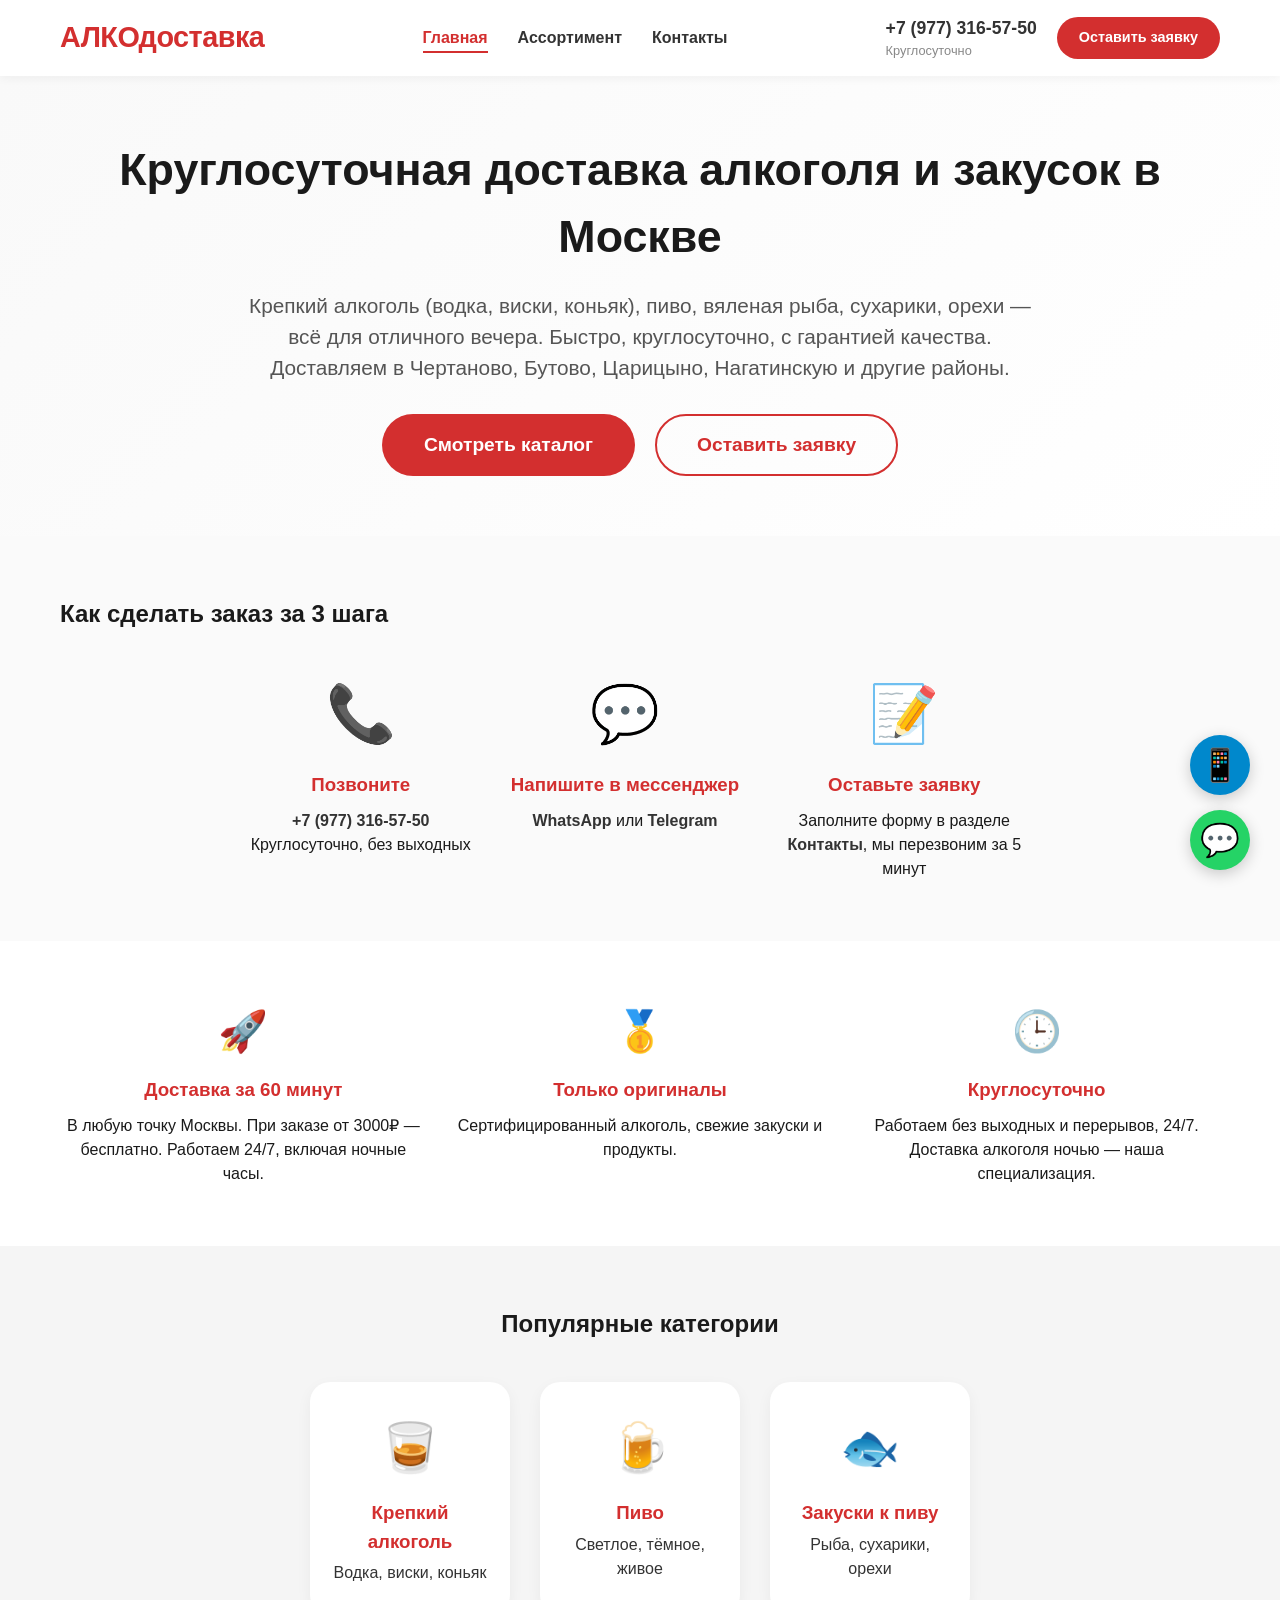
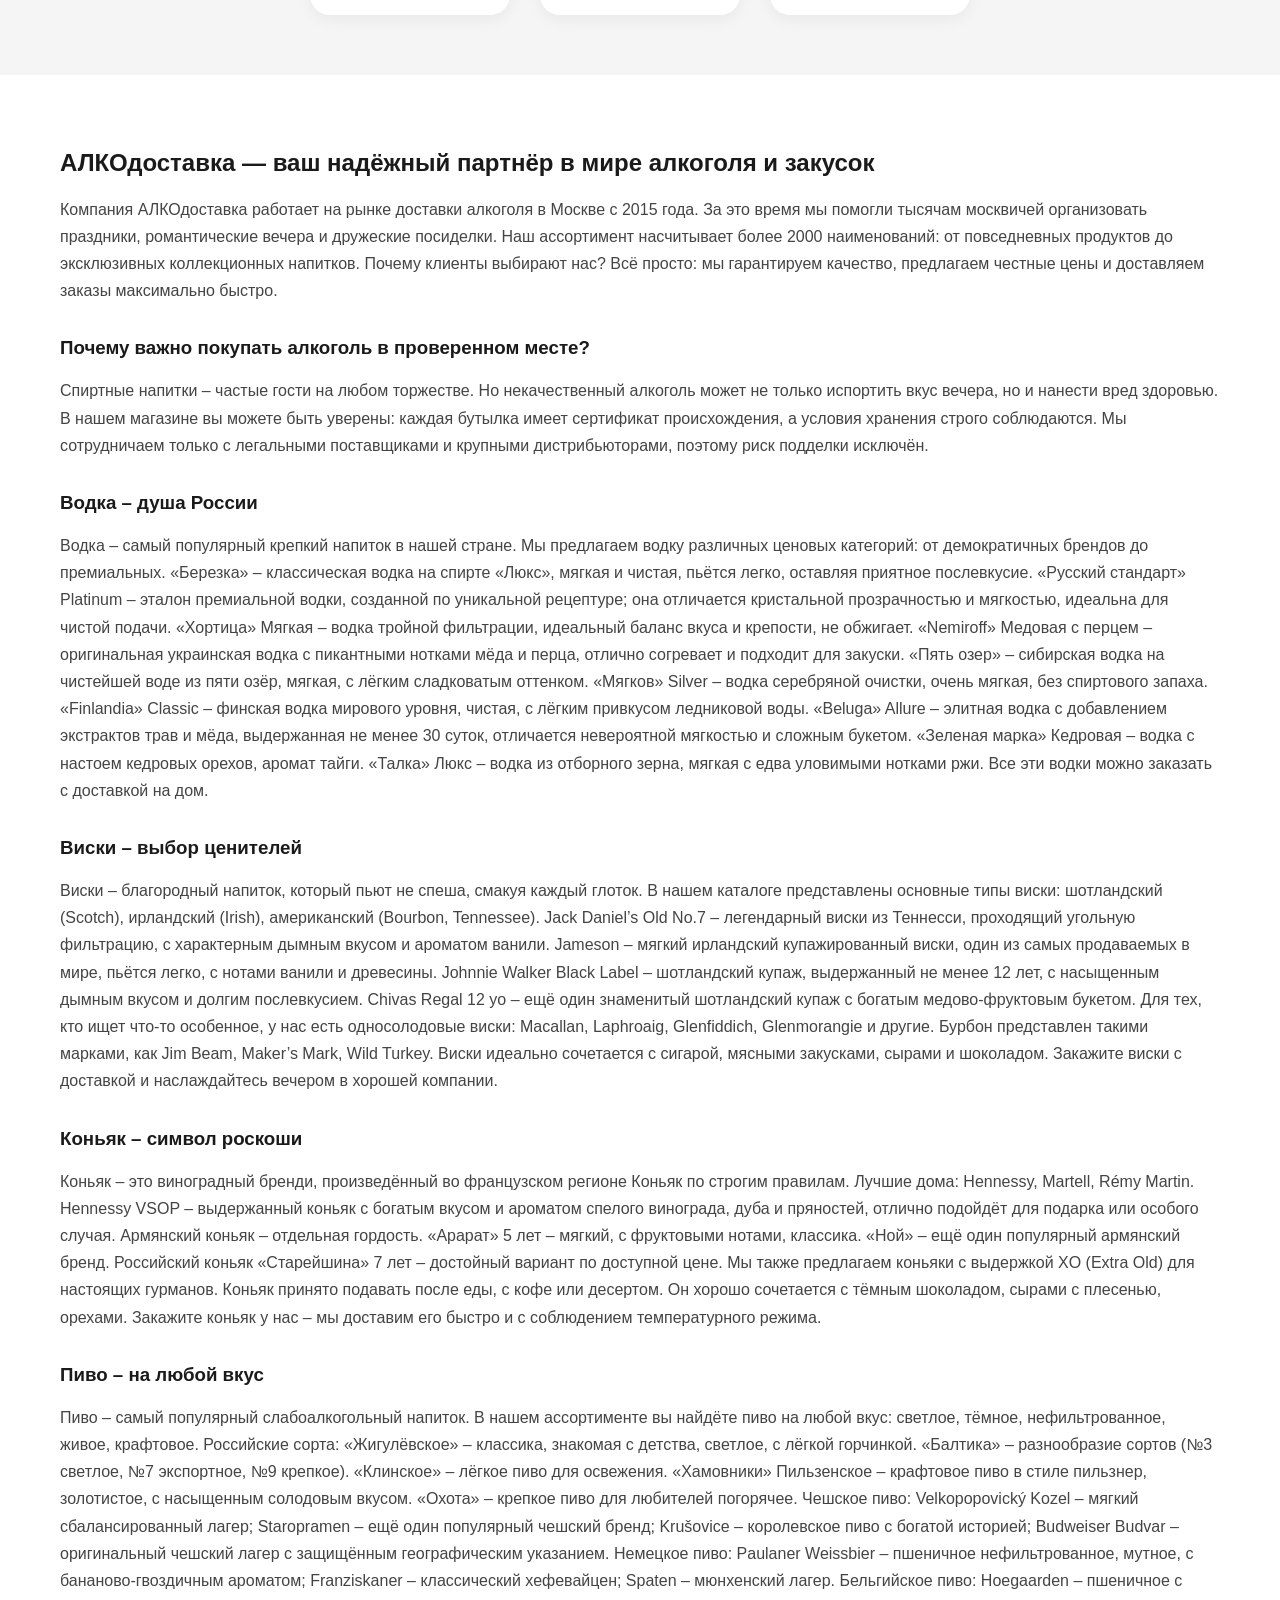
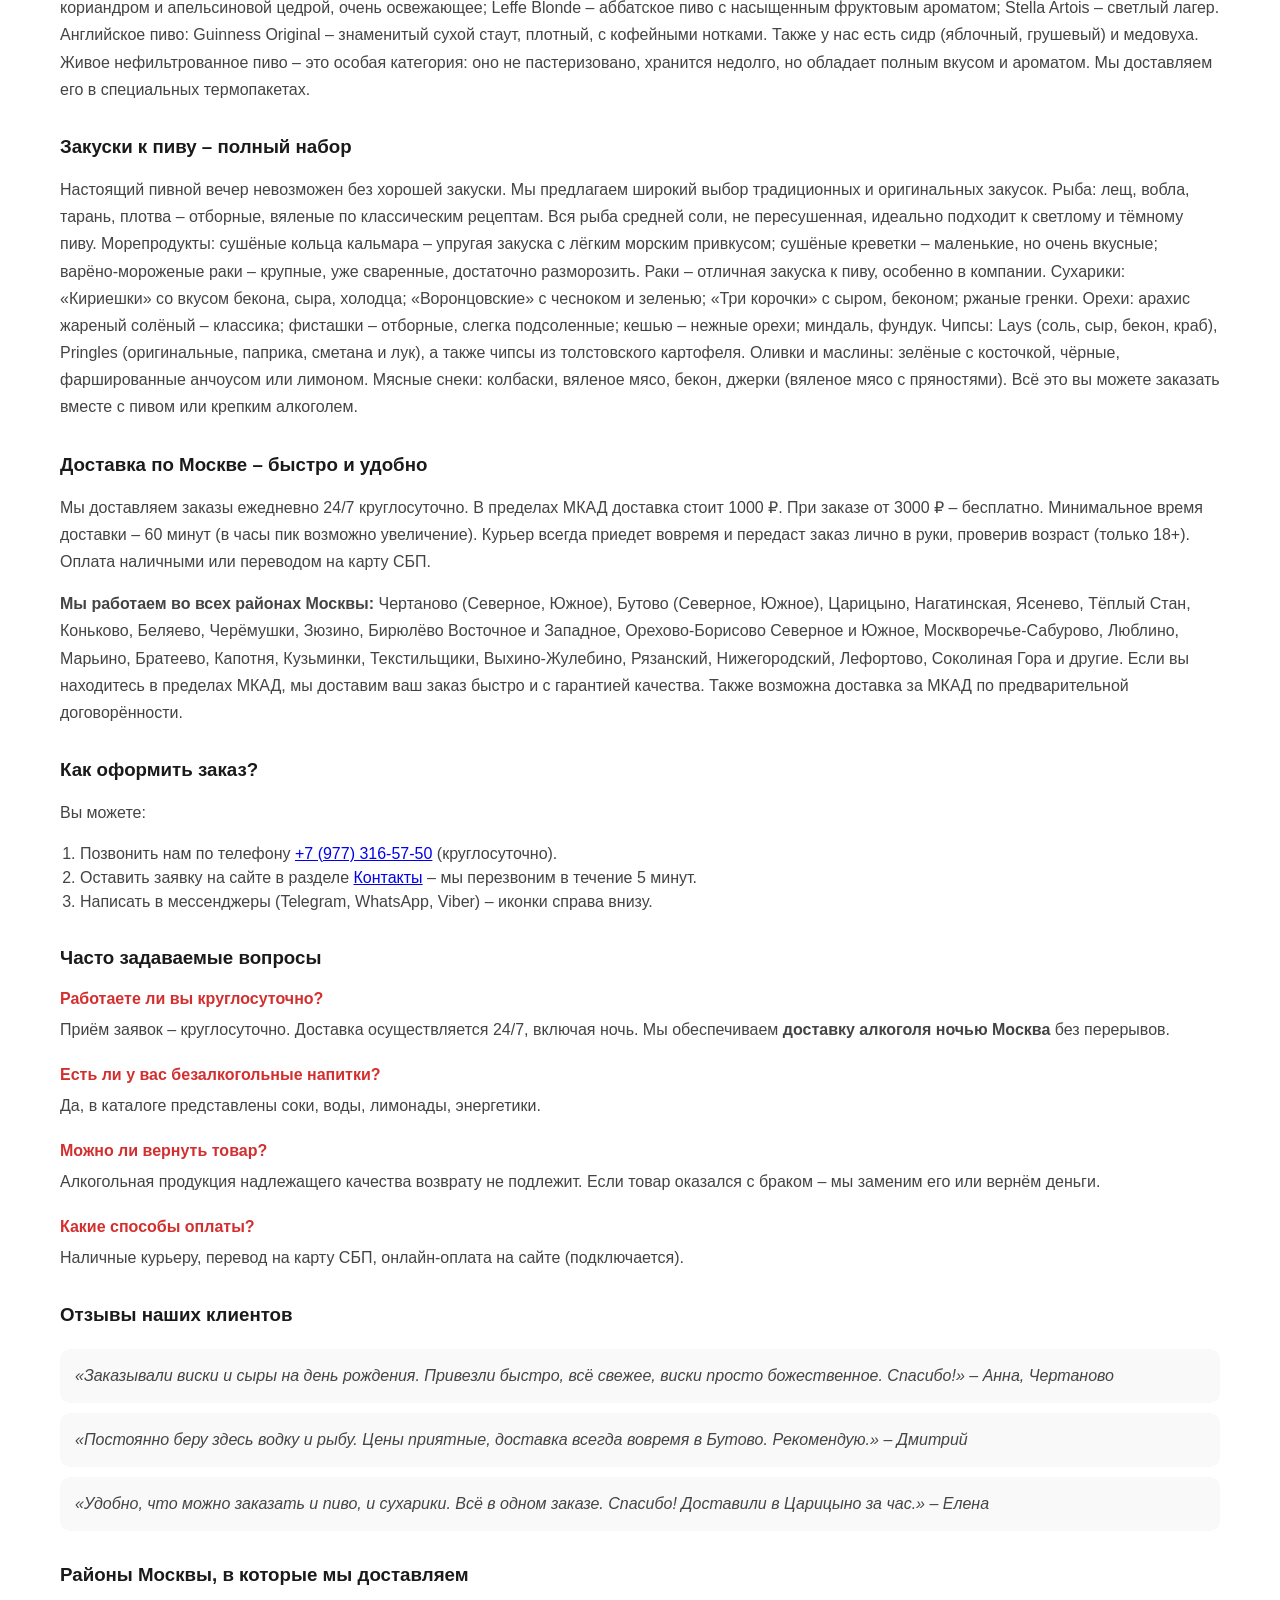
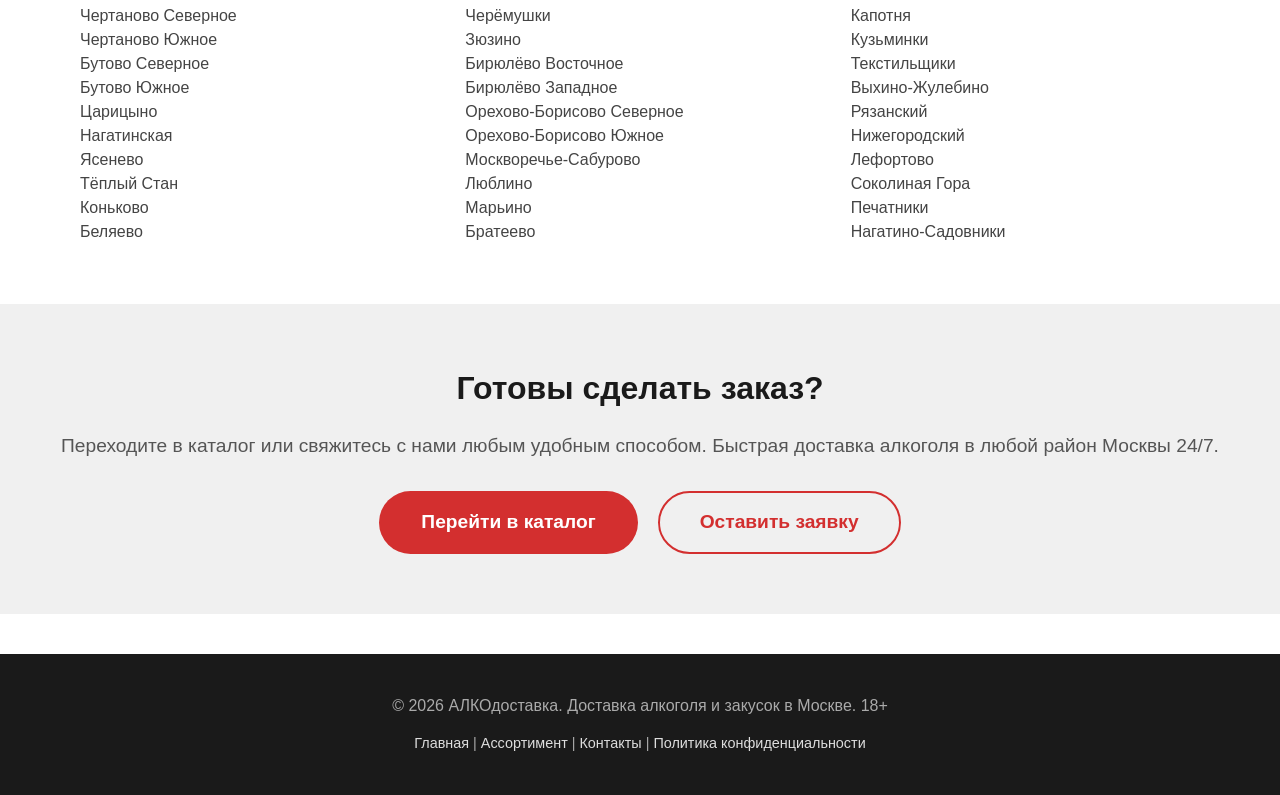
==== index.html @ 55d8271a "index.html" ====
<!DOCTYPE html>
<html lang="ru">
<head>
    <meta charset="UTF-8">
    <meta name="viewport" content="width=device-width, initial-scale=1.0">
    <title>АЛКОдоставка — круглосуточная доставка алкоголя и закусок в Москве</title>
    <meta name="description" content="АЛКОдоставка: быстрая доставка крепкого алкоголя (водка, виски, коньяк), пива, закусок к пиву (рыба, сухарики, орехи). Работаем 24/7. Доставляем в Чертаново, Бутово, Царицыно, Нагатинскую и все районы Москвы. Только сертифицированная продукция. Заказывайте!">
    <meta name="keywords" content="доставка алкоголя Москва, АЛКОдоставка, доставка водки, виски на дом, коньяк с доставкой, пиво, закуски к пиву, рыба к пиву, сухарики, круглосуточная доставка алкоголя, доставка алкоголя Чертаново, доставка алкоголя Бутово, доставка алкоголя Царицыно, доставка алкоголя Нагатинская, заказать алкоголь ночью Москва, срочная доставка алкоголя Москва">
    <meta name="author" content="АЛКОдоставка">
    <link rel="canonical" href="https://dostavka-alkogolya24.vercel.app/">
    <link rel="stylesheet" href="style.css">
    <!-- Микроразметка LocalBusiness -->
    <script type="application/ld+json">
    {
        "@context": "https://schema.org",
        "@type": "LocalBusiness",
        "name": "АЛКОдоставка",
        "image": "https://dostavka-alkogolya24.vercel.app/logo.png",
        "url": "https://dostavka-alkogolya24.vercel.app",
        "telephone": "+7-977-316-57-50",
        "openingHoursSpecification": [
            {
                "@type": "OpeningHoursSpecification",
                "dayOfWeek": ["Monday","Tuesday","Wednesday","Thursday","Friday","Saturday","Sunday"],
                "opens": "00:00",
                "closes": "23:59"
            }
        ],
        "priceRange": "₽-₽₽₽"
    }
    </script>
</head>
<body>
    <!-- Плавающие кнопки мессенджеров -->
    <div class="floating-messengers">
        <a href="https://t.me/" target="_blank" class="messenger-btn telegram" title="Telegram" rel="noopener">📱</a>
        <a href="https://wa.me/+7-977-316-57-50" target="_blank" class="messenger-btn whatsapp" title="WhatsApp" rel="noopener">💬</a>
    </div>

    <!-- Шапка -->
    <header class="header">
        <div class="container">
            <a href="index.html" class="logo">АЛКОдоставка</a>
            <nav class="main-nav">
                <ul>
                    <li><a href="index.html" class="nav-link active">Главная</a></li>
                    <li><a href="catalog.html" class="nav-link">Ассортимент</a></li>
                    <li><a href="contacts.html" class="nav-link">Контакты</a></li>
                </ul>
            </nav>
            <div class="header-actions">
                <div class="header-phone">
                    <a href="tel:+7-977-316-57-50">+7 (977) 316-57-50</a>
                    <span>Круглосуточно</span>
                </div>
                <a href="contacts.html" class="btn btn-small">Оставить заявку</a>
            </div>
            <button class="mobile-menu-btn" aria-label="Меню">☰</button>
        </div>
    </header>

    <main>
        <!-- Герой -->
        <section class="hero">
            <div class="container">
                <h1>Круглосуточная доставка алкоголя и закусок в Москве</h1>
                <p class="hero-subtitle">Крепкий алкоголь (водка, виски, коньяк), пиво, вяленая рыба, сухарики, орехи — всё для отличного вечера. Быстро, круглосуточно, с гарантией качества. Доставляем в Чертаново, Бутово, Царицыно, Нагатинскую и другие районы.</p>
                <div class="hero-buttons">
                    <a href="catalog.html" class="btn btn-large">Смотреть каталог</a>
                    <a href="contacts.html" class="btn btn-large btn-outline">Оставить заявку</a>
                </div>
            </div>
        </section>

        <!-- Инструкция: как заказать -->
        <section class="how-to-order">
            <div class="container">
                <h2>Как сделать заказ за 3 шага</h2>
                <div class="steps">
                    <div class="step">
                        <span class="step-icon">📞</span>
                        <h3>Позвоните</h3>
                        <p><a href="tel:+7-977-316-57-50">+7 (977) 316-57-50</a><br>Круглосуточно, без выходных</p>
                    </div>
                    <div class="step">
                        <span class="step-icon">💬</span>
                        <h3>Напишите в мессенджер</h3>
                        <p><a href="https://wa.me/+7-977-316-57-50" target="_blank">WhatsApp</a> или <a href="https://t.me/alkotaxi_bot" target="_blank">Telegram</a></p>
                    </div>
                    <div class="step">
                        <span class="step-icon">📝</span>
                        <h3>Оставьте заявку</h3>
                        <p>Заполните форму в разделе <a href="contacts.html">Контакты</a>, мы перезвоним за 5 минут</p>
                    </div>
                </div>
            </div>
        </section>

        <!-- Преимущества -->
        <section class="features">
            <div class="container">
                <div class="feature-item">
                    <span class="feature-icon">🚀</span>
                    <h3>Доставка за 60 минут</h3>
                    <p>В любую точку Москвы. При заказе от 3000₽ — бесплатно. Работаем 24/7, включая ночные часы.</p>
                </div>
                <div class="feature-item">
                    <span class="feature-icon">🥇</span>
                    <h3>Только оригиналы</h3>
                    <p>Сертифицированный алкоголь, свежие закуски и продукты.</p>
                </div>
                <div class="feature-item">
                    <span class="feature-icon">🕒</span>
                    <h3>Круглосуточно</h3>
                    <p>Работаем без выходных и перерывов, 24/7. Доставка алкоголя ночью — наша специализация.</p>
                </div>
            </div>
        </section>

        <!-- Популярные категории (кратко) -->
        <section class="popular-categories">
            <div class="container">
                <h2>Популярные категории</h2>
                <div class="category-grid">
                    <a href="catalog.html#strong" class="category-card">
                        <span class="category-icon">🥃</span>
                        <h3>Крепкий алкоголь</h3>
                        <p>Водка, виски, коньяк</p>
                    </a>
                    <a href="catalog.html#beer" class="category-card">
                        <span class="category-icon">🍺</span>
                        <h3>Пиво</h3>
                        <p>Светлое, тёмное, живое</p>
                    </a>
                    <a href="catalog.html#snacks" class="category-card">
                        <span class="category-icon">🐟</span>
                        <h3>Закуски к пиву</h3>
                        <p>Рыба, сухарики, орехи</p>
                    </a>
                </div>
            </div>
        </section>

        <!-- ========== БОЛЬШОЙ SEO-ТЕКСТ ========== -->
        <section class="seo-block">
            <div class="container">
                <h2>АЛКОдоставка — ваш надёжный партнёр в мире алкоголя и закусок</h2>
                <p>Компания АЛКОдоставка работает на рынке доставки алкоголя в Москве с 2015 года. За это время мы помогли тысячам москвичей организовать праздники, романтические вечера и дружеские посиделки. Наш ассортимент насчитывает более 2000 наименований: от повседневных продуктов до эксклюзивных коллекционных напитков. Почему клиенты выбирают нас? Всё просто: мы гарантируем качество, предлагаем честные цены и доставляем заказы максимально быстро.</p>

                <h3>Почему важно покупать алкоголь в проверенном месте?</h3>
                <p>Спиртные напитки – частые гости на любом торжестве. Но некачественный алкоголь может не только испортить вкус вечера, но и нанести вред здоровью. В нашем магазине вы можете быть уверены: каждая бутылка имеет сертификат происхождения, а условия хранения строго соблюдаются. Мы сотрудничаем только с легальными поставщиками и крупными дистрибьюторами, поэтому риск подделки исключён.</p>

                <h3>Водка – душа России</h3>
                <p>Водка – самый популярный крепкий напиток в нашей стране. Мы предлагаем водку различных ценовых категорий: от демократичных брендов до премиальных. «Березка» – классическая водка на спирте «Люкс», мягкая и чистая, пьётся легко, оставляя приятное послевкусие. «Русский стандарт» Platinum – эталон премиальной водки, созданной по уникальной рецептуре; она отличается кристальной прозрачностью и мягкостью, идеальна для чистой подачи. «Хортица» Мягкая – водка тройной фильтрации, идеальный баланс вкуса и крепости, не обжигает. «Nemiroff» Медовая с перцем – оригинальная украинская водка с пикантными нотками мёда и перца, отлично согревает и подходит для закуски. «Пять озер» – сибирская водка на чистейшей воде из пяти озёр, мягкая, с лёгким сладковатым оттенком. «Мягков» Silver – водка серебряной очистки, очень мягкая, без спиртового запаха. «Finlandia» Classic – финская водка мирового уровня, чистая, с лёгким привкусом ледниковой воды. «Beluga» Allure – элитная водка с добавлением экстрактов трав и мёда, выдержанная не менее 30 суток, отличается невероятной мягкостью и сложным букетом. «Зеленая марка» Кедровая – водка с настоем кедровых орехов, аромат тайги. «Талка» Люкс – водка из отборного зерна, мягкая с едва уловимыми нотками ржи. Все эти водки можно заказать с доставкой на дом.</p>

                <h3>Виски – выбор ценителей</h3>
                <p>Виски – благородный напиток, который пьют не спеша, смакуя каждый глоток. В нашем каталоге представлены основные типы виски: шотландский (Scotch), ирландский (Irish), американский (Bourbon, Tennessee). Jack Daniel’s Old No.7 – легендарный виски из Теннесси, проходящий угольную фильтрацию, с характерным дымным вкусом и ароматом ванили. Jameson – мягкий ирландский купажированный виски, один из самых продаваемых в мире, пьётся легко, с нотами ванили и древесины. Johnnie Walker Black Label – шотландский купаж, выдержанный не менее 12 лет, с насыщенным дымным вкусом и долгим послевкусием. Chivas Regal 12 yo – ещё один знаменитый шотландский купаж с богатым медово-фруктовым букетом. Для тех, кто ищет что-то особенное, у нас есть односолодовые виски: Macallan, Laphroaig, Glenfiddich, Glenmorangie и другие. Бурбон представлен такими марками, как Jim Beam, Maker’s Mark, Wild Turkey. Виски идеально сочетается с сигарой, мясными закусками, сырами и шоколадом. Закажите виски с доставкой и наслаждайтесь вечером в хорошей компании.</p>

                <h3>Коньяк – символ роскоши</h3>
                <p>Коньяк – это виноградный бренди, произведённый во французском регионе Коньяк по строгим правилам. Лучшие дома: Hennessy, Martell, Rémy Martin. Hennessy VSOP – выдержанный коньяк с богатым вкусом и ароматом спелого винограда, дуба и пряностей, отлично подойдёт для подарка или особого случая. Армянский коньяк – отдельная гордость. «Арарат» 5 лет – мягкий, с фруктовыми нотами, классика. «Ной» – ещё один популярный армянский бренд. Российский коньяк «Старейшина» 7 лет – достойный вариант по доступной цене. Мы также предлагаем коньяки с выдержкой XO (Extra Old) для настоящих гурманов. Коньяк принято подавать после еды, с кофе или десертом. Он хорошо сочетается с тёмным шоколадом, сырами с плесенью, орехами. Закажите коньяк у нас – мы доставим его быстро и с соблюдением температурного режима.</p>

                <h3>Пиво – на любой вкус</h3>
                <p>Пиво – самый популярный слабоалкогольный напиток. В нашем ассортименте вы найдёте пиво на любой вкус: светлое, тёмное, нефильтрованное, живое, крафтовое. Российские сорта: «Жигулёвское» – классика, знакомая с детства, светлое, с лёгкой горчинкой. «Балтика» – разнообразие сортов (№3 светлое, №7 экспортное, №9 крепкое). «Клинское» – лёгкое пиво для освежения. «Хамовники» Пильзенское – крафтовое пиво в стиле пильзнер, золотистое, с насыщенным солодовым вкусом. «Охота» – крепкое пиво для любителей погорячее. Чешское пиво: Velkopopovický Kozel – мягкий сбалансированный лагер; Staropramen – ещё один популярный чешский бренд; Krušovice – королевское пиво с богатой историей; Budweiser Budvar – оригинальный чешский лагер с защищённым географическим указанием. Немецкое пиво: Paulaner Weissbier – пшеничное нефильтрованное, мутное, с бананово-гвоздичным ароматом; Franziskaner – классический хефевайцен; Spaten – мюнхенский лагер. Бельгийское пиво: Hoegaarden – пшеничное с кориандром и апельсиновой цедрой, очень освежающее; Leffe Blonde – аббатское пиво с насыщенным фруктовым ароматом; Stella Artois – светлый лагер. Английское пиво: Guinness Original – знаменитый сухой стаут, плотный, с кофейными нотками. Также у нас есть сидр (яблочный, грушевый) и медовуха. Живое нефильтрованное пиво – это особая категория: оно не пастеризовано, хранится недолго, но обладает полным вкусом и ароматом. Мы доставляем его в специальных термопакетах.</p>

                <h3>Закуски к пиву – полный набор</h3>
                <p>Настоящий пивной вечер невозможен без хорошей закуски. Мы предлагаем широкий выбор традиционных и оригинальных закусок. Рыба: лещ, вобла, тарань, плотва – отборные, вяленые по классическим рецептам. Вся рыба средней соли, не пересушенная, идеально подходит к светлому и тёмному пиву. Морепродукты: сушёные кольца кальмара – упругая закуска с лёгким морским привкусом; сушёные креветки – маленькие, но очень вкусные; варёно-мороженые раки – крупные, уже сваренные, достаточно разморозить. Раки – отличная закуска к пиву, особенно в компании. Сухарики: «Кириешки» со вкусом бекона, сыра, холодца; «Воронцовские» с чесноком и зеленью; «Три корочки» с сыром, беконом; ржаные гренки. Орехи: арахис жареный солёный – классика; фисташки – отборные, слегка подсоленные; кешью – нежные орехи; миндаль, фундук. Чипсы: Lays (соль, сыр, бекон, краб), Pringles (оригинальные, паприка, сметана и лук), а также чипсы из толстовского картофеля. Оливки и маслины: зелёные с косточкой, чёрные, фаршированные анчоусом или лимоном. Мясные снеки: колбаски, вяленое мясо, бекон, джерки (вяленое мясо с пряностями). Всё это вы можете заказать вместе с пивом или крепким алкоголем.</p>

                <h3>Доставка по Москве – быстро и удобно</h3>
                <p>Мы доставляем заказы ежедневно 24/7 круглосуточно. В пределах МКАД доставка стоит 1000 ₽. При заказе от 3000 ₽ – бесплатно. Минимальное время доставки – 60 минут (в часы пик возможно увеличение). Курьер всегда приедет вовремя и передаст заказ лично в руки, проверив возраст (только 18+). Оплата наличными или переводом на карту СБП.</p>
                <p><strong>Мы работаем во всех районах Москвы:</strong> Чертаново (Северное, Южное), Бутово (Северное, Южное), Царицыно, Нагатинская, Ясенево, Тёплый Стан, Коньково, Беляево, Черёмушки, Зюзино, Бирюлёво Восточное и Западное, Орехово-Борисово Северное и Южное, Москворечье-Сабурово, Люблино, Марьино, Братеево, Капотня, Кузьминки, Текстильщики, Выхино-Жулебино, Рязанский, Нижегородский, Лефортово, Соколиная Гора и другие. Если вы находитесь в пределах МКАД, мы доставим ваш заказ быстро и с гарантией качества. Также возможна доставка за МКАД по предварительной договорённости.</p>

                <h3>Как оформить заказ?</h3>
                <p>Вы можете:</p>
                <ol>
                    <li>Позвонить нам по телефону <a href="tel:+7-977-316-57-50">+7 (977) 316-57-50</a> (круглосуточно).</li>
                    <li>Оставить заявку на сайте в разделе <a href="contacts.html">Контакты</a> – мы перезвоним в течение 5 минут.</li>
                    <li>Написать в мессенджеры (Telegram, WhatsApp, Viber) – иконки справа внизу.</li>
                </ol>

                <h3>Часто задаваемые вопросы</h3>
                <div class="faq-item">
                    <h4>Работаете ли вы круглосуточно?</h4>
                    <p>Приём заявок – круглосуточно. Доставка осуществляется 24/7, включая ночь. Мы обеспечиваем <strong>доставку алкоголя ночью Москва</strong> без перерывов.</p>
                </div>
                <div class="faq-item">
                    <h4>Есть ли у вас безалкогольные напитки?</h4>
                    <p>Да, в каталоге представлены соки, воды, лимонады, энергетики.</p>
                </div>
                <div class="faq-item">
                    <h4>Можно ли вернуть товар?</h4>
                    <p>Алкогольная продукция надлежащего качества возврату не подлежит. Если товар оказался с браком – мы заменим его или вернём деньги.</p>
                </div>
                <div class="faq-item">
                    <h4>Какие способы оплаты?</h4>
                    <p>Наличные курьеру, перевод на карту СБП, онлайн-оплата на сайте (подключается).</p>
                </div>

                <h3>Отзывы наших клиентов</h3>
                <div class="reviews">
                    <div class="review-item">«Заказывали виски и сыры на день рождения. Привезли быстро, всё свежее, виски просто божественное. Спасибо!» – Анна, Чертаново</div>
                    <div class="review-item">«Постоянно беру здесь водку и рыбу. Цены приятные, доставка всегда вовремя в Бутово. Рекомендую.» – Дмитрий</div>
                    <div class="review-item">«Удобно, что можно заказать и пиво, и сухарики. Всё в одном заказе. Спасибо! Доставили в Царицыно за час.» – Елена</div>
                </div>

                <!-- Дополнительный блок с районами для SEO -->
                <h3>Районы Москвы, в которые мы доставляем</h3>
                <ul class="district-list" style="columns: 3; list-style: none; padding: 0;">
                    <li>Чертаново Северное</li>
                    <li>Чертаново Южное</li>
                    <li>Бутово Северное</li>
                    <li>Бутово Южное</li>
                    <li>Царицыно</li>
                    <li>Нагатинская</li>
                    <li>Ясенево</li>
                    <li>Тёплый Стан</li>
                    <li>Коньково</li>
                    <li>Беляево</li>
                    <li>Черёмушки</li>
                    <li>Зюзино</li>
                    <li>Бирюлёво Восточное</li>
                    <li>Бирюлёво Западное</li>
                    <li>Орехово-Борисово Северное</li>
                    <li>Орехово-Борисово Южное</li>
                    <li>Москворечье-Сабурово</li>
                    <li>Люблино</li>
                    <li>Марьино</li>
                    <li>Братеево</li>
                    <li>Капотня</li>
                    <li>Кузьминки</li>
                    <li>Текстильщики</li>
                    <li>Выхино-Жулебино</li>
                    <li>Рязанский</li>
                    <li>Нижегородский</li>
                    <li>Лефортово</li>
                    <li>Соколиная Гора</li>
                    <li>Печатники</li>
                    <li>Нагатино-Садовники</li>
                </ul>
            </div>
        </section>

        <!-- Призыв к действию -->
        <section class="cta">
            <div class="container">
                <h3>Готовы сделать заказ?</h3>
                <p>Переходите в каталог или свяжитесь с нами любым удобным способом. Быстрая доставка алкоголя в любой район Москвы 24/7.</p>
                <div class="cta-buttons">
                    <a href="catalog.html" class="btn btn-large">Перейти в каталог</a>
                    <a href="contacts.html" class="btn btn-large btn-outline">Оставить заявку</a>
                </div>
            </div>
        </section>
    </main>

    <!-- Подвал -->
    <footer class="footer">
        <div class="container">
            <p>© 2026 АЛКОдоставка. Доставка алкоголя и закусок в Москве. 18+</p>
            <p class="footer-links">
                <a href="index.html">Главная</a> | 
                <a href="catalog.html">Ассортимент</a> | 
                <a href="contacts.html">Контакты</a> | 
                <a href="#">Политика конфиденциальности</a>
            </p>
        </div>
    </footer>

    <script src="script.js"></script>
</body>
</html>
---- style.css ----
* {
    margin: 0;
    padding: 0;
    box-sizing: border-box;
}

body {
    font-family: -apple-system, BlinkMacSystemFont, 'Segoe UI', Roboto, Helvetica, Arial, sans-serif;
    background: #ffffff;
    color: #1a1a1a;
    line-height: 1.5;
    font-size: 16px;
}

.container {
    max-width: 1200px;
    margin: 0 auto;
    padding: 0 20px;
}

.btn {
    display: inline-block;
    background-color: #d32f2f;
    color: #fff;
    text-decoration: none;
    padding: 12px 30px;
    border-radius: 50px;
    font-weight: 600;
    border: 2px solid transparent;
    transition: background-color 0.3s, transform 0.1s;
    cursor: pointer;
    text-align: center;
}

.btn:hover {
    background-color: #b71c1c;
}

.btn-outline {
    background: transparent;
    border-color: #d32f2f;
    color: #d32f2f;
}

.btn-outline:hover {
    background: #d32f2f;
    color: #fff;
}

.btn-small {
    padding: 8px 20px;
    font-size: 0.9rem;
}

.btn-large {
    padding: 15px 40px;
    font-size: 1.2rem;
}

.header {
    background: #fff;
    box-shadow: 0 2px 10px rgba(0,0,0,0.05);
    position: sticky;
    top: 0;
    z-index: 100;
}

.header .container {
    display: flex;
    align-items: center;
    justify-content: space-between;
    flex-wrap: wrap;
    padding: 15px 20px;
}

.logo {
    font-size: 1.8rem;
    font-weight: 800;
    color: #d32f2f;
    text-decoration: none;
    letter-spacing: -0.5px;
}

.main-nav ul {
    display: flex;
    list-style: none;
    gap: 30px;
}

.nav-link {
    text-decoration: none;
    color: #333;
    font-weight: 600;
    padding: 5px 0;
    border-bottom: 2px solid transparent;
    transition: border-color 0.3s;
}

.nav-link:hover,
.nav-link.active {
    border-bottom-color: #d32f2f;
    color: #d32f2f;
}

.header-actions {
    display: flex;
    align-items: center;
    gap: 20px;
}

.header-phone a {
    font-weight: 700;
    color: #333;
    text-decoration: none;
    font-size: 1.1rem;
}

.header-phone span {
    display: block;
    font-size: 0.8rem;
    color: #888;
}

.mobile-menu-btn {
    display: none;
    background: none;
    border: none;
    font-size: 2rem;
    cursor: pointer;
    color: #333;
}

.floating-messengers {
    position: fixed;
    bottom: 30px;
    right: 30px;
    display: flex;
    flex-direction: column;
    gap: 15px;
    z-index: 200;
}

.messenger-btn {
    width: 60px;
    height: 60px;
    border-radius: 50%;
    background: #25d366;
    color: white;
    display: flex;
    align-items: center;
    justify-content: center;
    font-size: 2rem;
    text-decoration: none;
    box-shadow: 0 4px 15px rgba(0,0,0,0.2);
    transition: transform 0.3s;
}

.messenger-btn.telegram {
    background: #0088cc;
}

.messenger-btn.whatsapp {
    background: #25d366;
}

.messenger-btn:hover {
    transform: scale(1.1);
}

.hero {
    background: linear-gradient(135deg, #f9f9f9, #fff);
    padding: 60px 0;
    text-align: center;
}

.hero h1 {
    font-size: 2.8rem;
    margin-bottom: 20px;
    color: #1a1a1a;
}

.hero-subtitle {
    font-size: 1.3rem;
    color: #555;
    max-width: 800px;
    margin: 0 auto 30px;
}

.hero-buttons {
    display: flex;
    gap: 20px;
    justify-content: center;
    flex-wrap: wrap;
}

.how-to-order {
    padding: 60px 0;
    background: #fafafa;
}

.steps {
    display: flex;
    justify-content: center;
    gap: 40px;
    flex-wrap: wrap;
    margin-top: 40px;
}

.step {
    text-align: center;
    max-width: 250px;
}

.step-icon {
    font-size: 3.5rem;
    display: block;
    margin-bottom: 15px;
}

.step h3 {
    margin-bottom: 10px;
    color: #d32f2f;
}

.step a {
    color: #333;
    text-decoration: none;
    font-weight: 600;
}

.step a:hover {
    text-decoration: underline;
}

.features {
    padding: 60px 0;
    background: #fff;
}

.features .container {
    display: grid;
    grid-template-columns: repeat(auto-fit, minmax(250px, 1fr));
    gap: 30px;
    text-align: center;
}

.feature-icon {
    font-size: 2.5rem;
    margin-bottom: 15px;
    display: inline-block;
}

.feature-item h3 {
    margin-bottom: 10px;
    color: #d32f2f;
}

.popular-categories {
    padding: 60px 0;
    background: #f5f5f5;
    text-align: center;
}

.category-grid {
    display: flex;
    justify-content: center;
    gap: 30px;
    flex-wrap: wrap;
    margin-top: 40px;
}

.category-card {
    background: #fff;
    padding: 30px 20px;
    border-radius: 20px;
    text-decoration: none;
    color: #333;
    width: 200px;
    box-shadow: 0 5px 15px rgba(0,0,0,0.05);
    transition: transform 0.3s;
}

.category-card:hover {
    transform: translateY(-10px);
}

.category-icon {
    font-size: 3rem;
}

.category-card h3 {
    margin: 15px 0 5px;
    color: #d32f2f;
}

.seo-block {
    padding: 40px 0;
    background: #fff;
    color: #444;
}

.seo-block h2,
.seo-block h3 {
    margin: 30px 0 15px;
    color: #1a1a1a;
}

.seo-block p {
    margin-bottom: 15px;
    line-height: 1.7;
}

.seo-block ul,
.seo-block ol {
    margin-left: 20px;
    margin-bottom: 20px;
}

.faq-item {
    margin-bottom: 20px;
}

.faq-item h4 {
    color: #d32f2f;
    margin-bottom: 5px;
}

.reviews {
    margin: 20px 0;
    font-style: italic;
}

.review-item {
    background: #f9f9f9;
    padding: 15px;
    border-radius: 10px;
    margin-bottom: 10px;
}

.catalog-categories {
    display: flex;
    flex-wrap: wrap;
    gap: 10px;
    justify-content: center;
    margin: 30px 0;
}

.category-btn {
    padding: 10px 25px;
    border: 2px solid #ddd;
    background: #fff;
    border-radius: 50px;
    font-weight: 600;
    cursor: pointer;
    transition: all 0.3s;
}

.category-btn.active,
.category-btn:hover {
    background: #d32f2f;
    color: #fff;
    border-color: #d32f2f;
}

.catalog-grid {
    display: grid;
    grid-template-columns: repeat(auto-fill, minmax(250px, 1fr));
    gap: 25px;
    margin: 40px 0;
}

.product-card {
    background: #fff;
    border-radius: 15px;
    overflow: hidden;
    box-shadow: 0 5px 15px rgba(0,0,0,0.05);
    transition: transform 0.3s;
    padding: 15px;
    border: 1px solid #eee;
    text-align: center;
}

.product-card:hover {
    transform: translateY(-5px);
    box-shadow: 0 10px 25px rgba(0,0,0,0.1);
}

.product-image {
    height: 150px;
    background-size: cover;
    background-position: center;
    border-radius: 10px;
    margin-bottom: 15px;
    display: flex;
    align-items: center;
    justify-content: center;
    font-size: 3rem;
    color: rgba(0,0,0,0.3);
}

.product-card h3 {
    font-size: 1.2rem;
    margin-bottom: 10px;
    color: #333;
}

.product-desc {
    font-size: 0.9rem;
    color: #666;
    margin-bottom: 10px;
}

.product-price {
    font-size: 1.4rem;
    font-weight: 700;
    color: #d32f2f;
    display: block;
    margin-bottom: 15px;
}

.contacts-grid {
    display: grid;
    grid-template-columns: 1fr 1fr;
    gap: 50px;
    margin: 50px 0;
}

.contacts-list {
    list-style: none;
    margin: 20px 0;
}

.contacts-list li {
    margin-bottom: 15px;
    font-size: 1.1rem;
}

.contacts-list a {
    color: #d32f2f;
    text-decoration: none;
    font-weight: 600;
}

.contacts-list a:hover {
    text-decoration: underline;
}

.contacts-form form {
    display: flex;
    flex-direction: column;
    gap: 15px;
}

.contacts-form input,
.contacts-form textarea {
    padding: 15px;
    border: 1px solid #ddd;
    border-radius: 10px;
    font-size: 1rem;
    width: 100%;
}

.contacts-form button {
    border: none;
    cursor: pointer;
}

.age-warning {
    margin-top: 30px;
    font-weight: 700;
    color: #d32f2f;
}

.form-note {
    font-size: 0.9rem;
    color: #777;
    margin-top: 10px;
}

.cta {
    background: #f0f0f0;
    padding: 60px 0;
    text-align: center;
}

.cta h3 {
    font-size: 2rem;
    margin-bottom: 20px;
    color: #1a1a1a;
}

.cta p {
    font-size: 1.2rem;
    margin-bottom: 30px;
    color: #555;
}

.cta-buttons {
    display: flex;
    gap: 20px;
    justify-content: center;
    flex-wrap: wrap;
}

.footer {
    background: #1a1a1a;
    color: #aaa;
    padding: 40px 0;
    text-align: center;
    margin-top: 40px;
}

.footer a {
    color: #ddd;
    text-decoration: none;
}

.footer a:hover {
    color: #fff;
}

.footer-links {
    margin-top: 15px;
    font-size: 0.9rem;
}

@media (max-width: 768px) {
    .main-nav {
        display: none;
    }
    .main-nav.active {
        display: block;
        width: 100%;
        margin-top: 15px;
    }
    .main-nav ul {
        flex-direction: column;
        gap: 15px;
    }
    .mobile-menu-btn {
        display: block;
    }
    .header-actions {
        margin-left: auto;
    }
    .hero h1 {
        font-size: 2rem;
    }
    .contacts-grid {
        grid-template-columns: 1fr;
        gap: 30px;
    }
    .floating-messengers {
        bottom: 20px;
        right: 20px;
    }
    .messenger-btn {
        width: 50px;
        height: 50px;
        font-size: 1.5rem;
    }
    .steps {
        flex-direction: column;
        align-items: center;
    }
    .catalog-grid {
        grid-template-columns: 1fr 1fr;
    }
}

@media (max-width: 480px) {
    .catalog-grid {
        grid-template-columns: 1fr;
    }
}
@media (max-width: 768px) {
    .header .container {
        padding-left: 10px;
        padding-right: 10px;
    }
    .logo {
        font-size: 1.5rem;
    }
    .header-phone a {
        font-size: 0.9rem;
    }
    .header-phone span {
        font-size: 0.7rem;
    }
    .main-nav.active ul {
        padding-left: 10px;
    }
    .main-nav.active ul li a {
        text-align: left;
    }
}
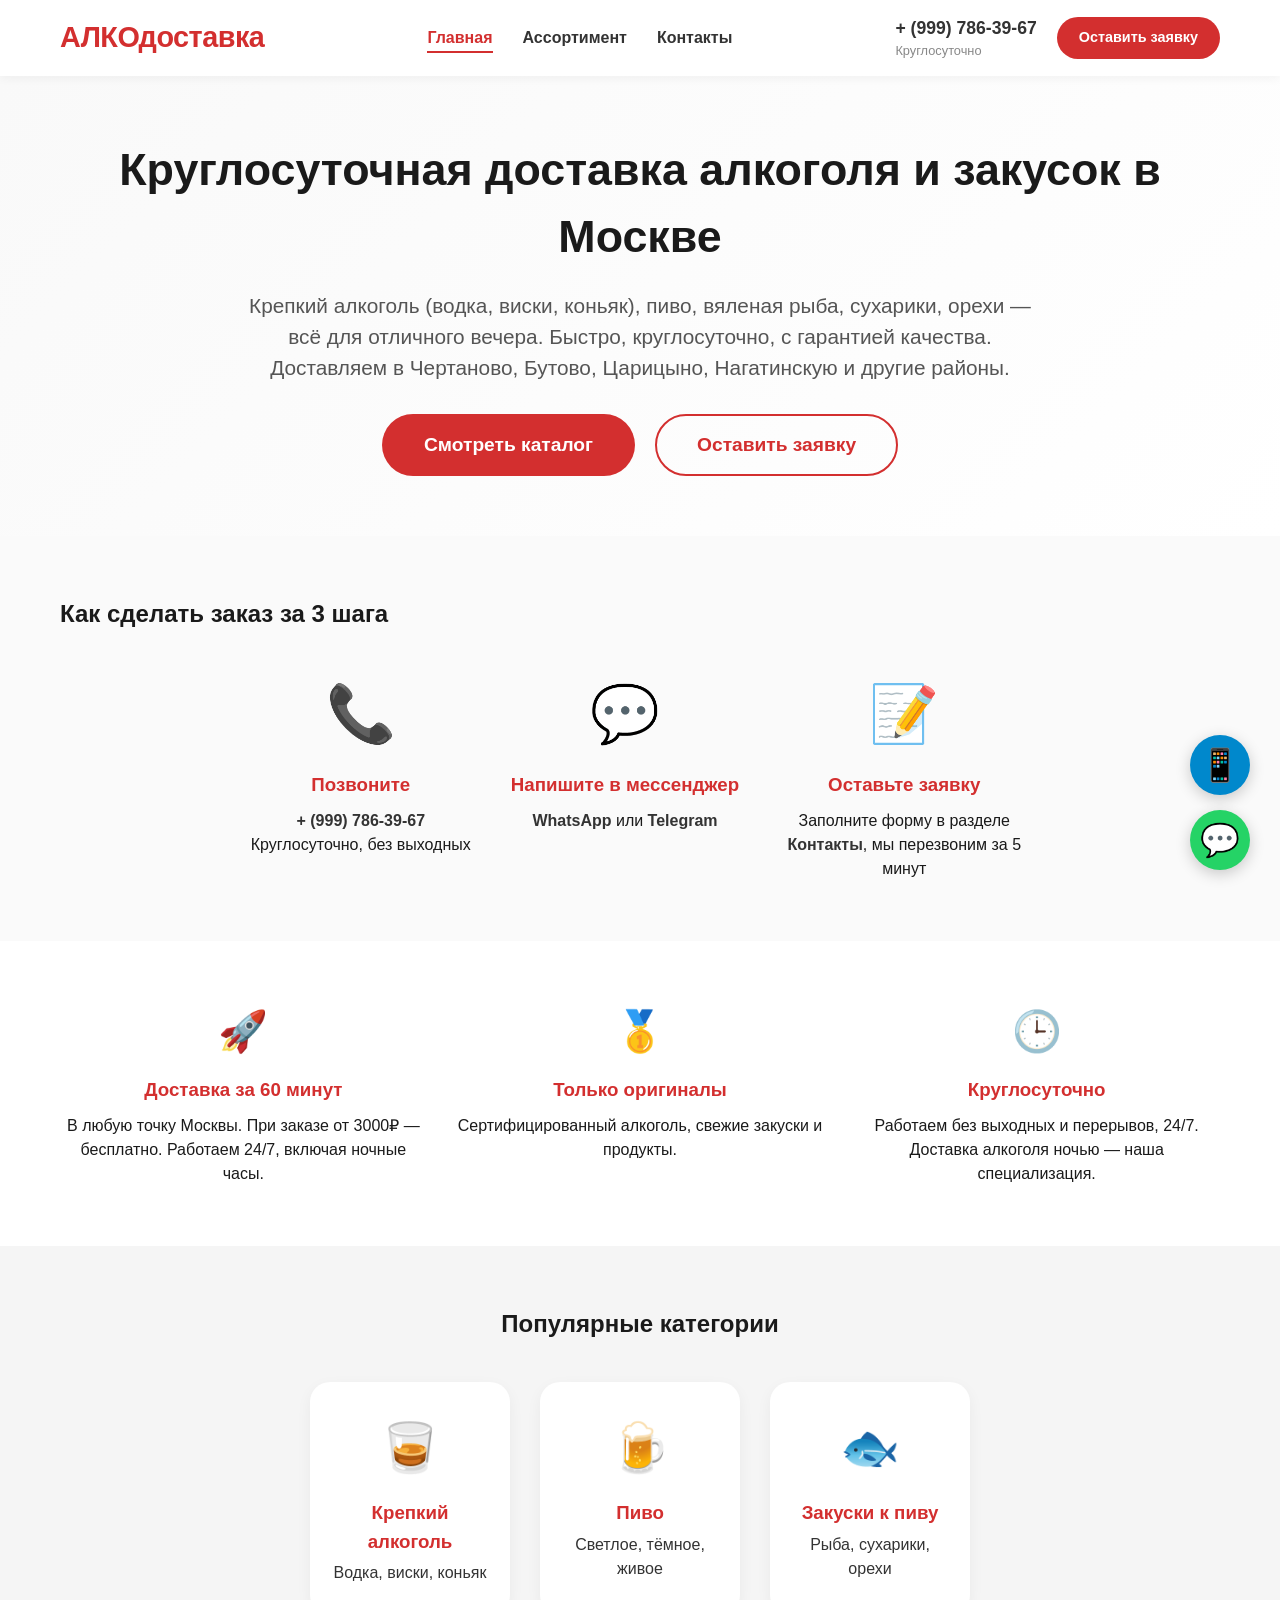
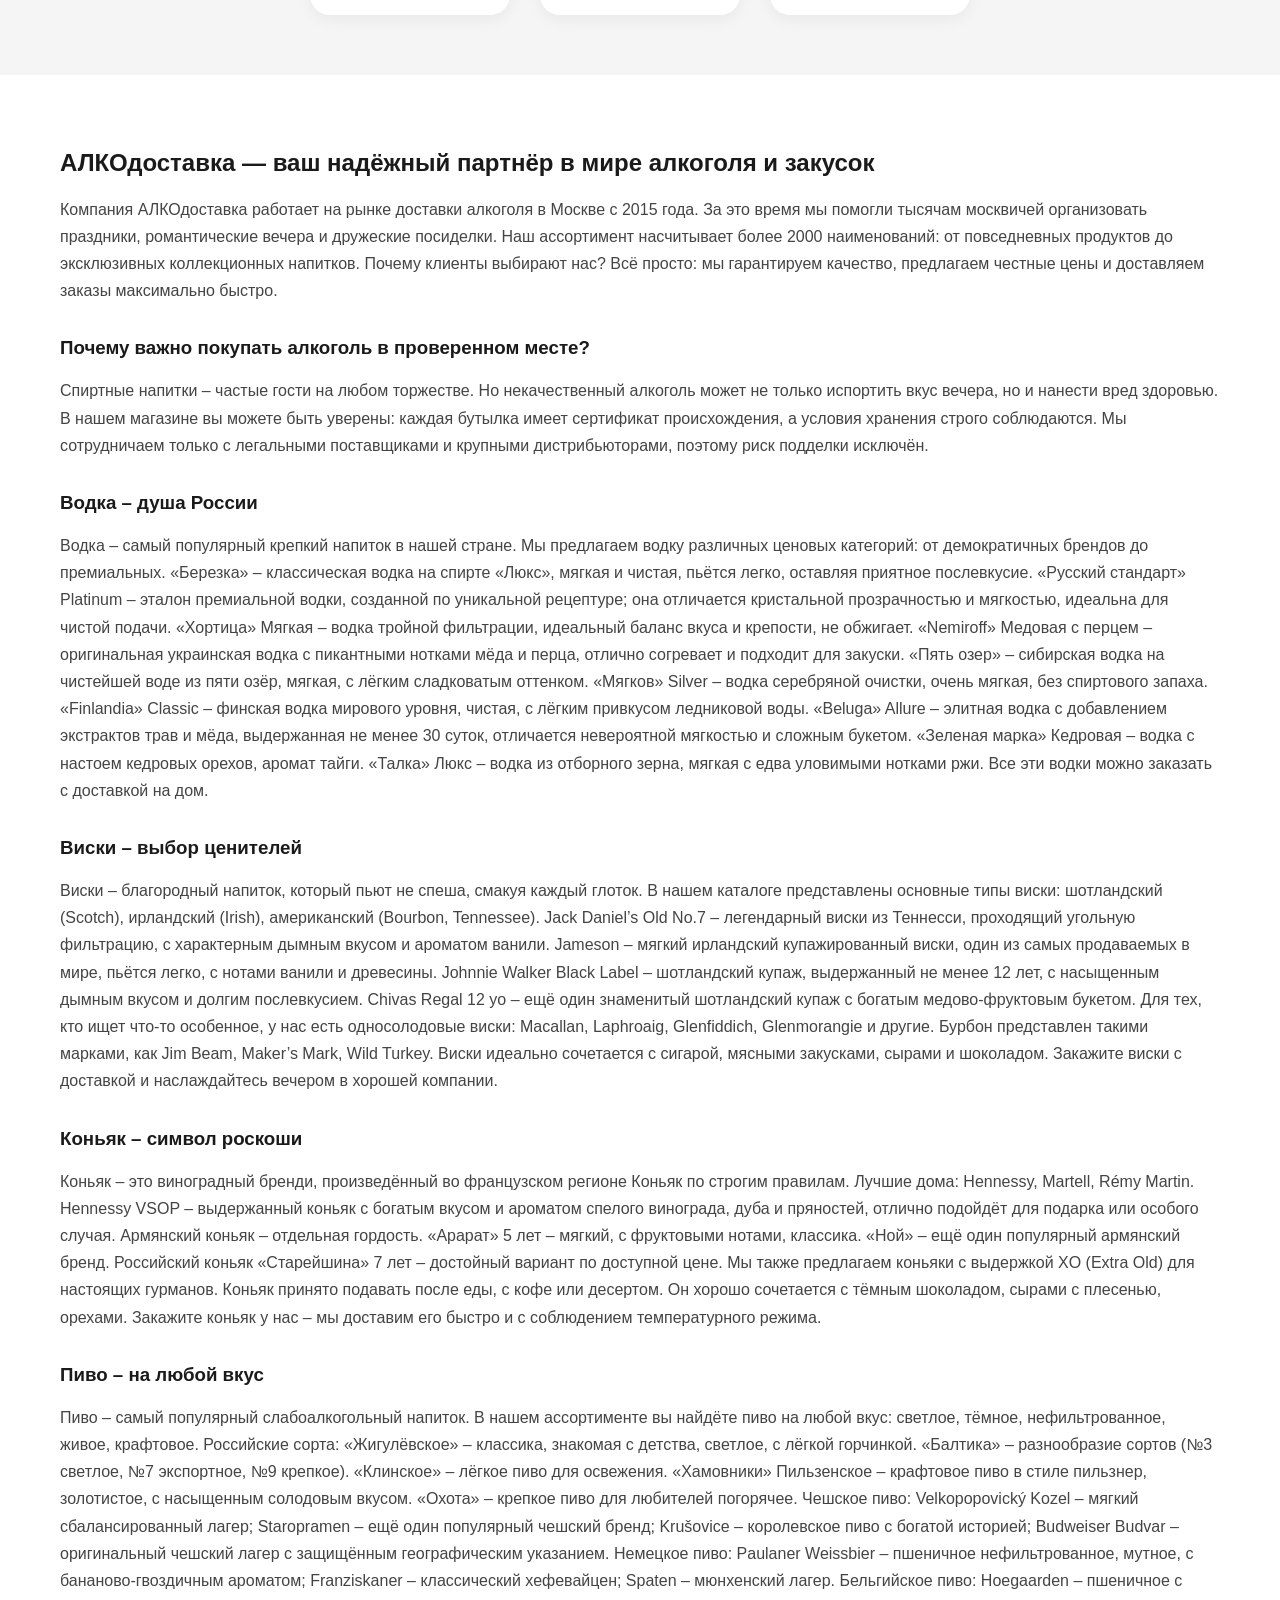
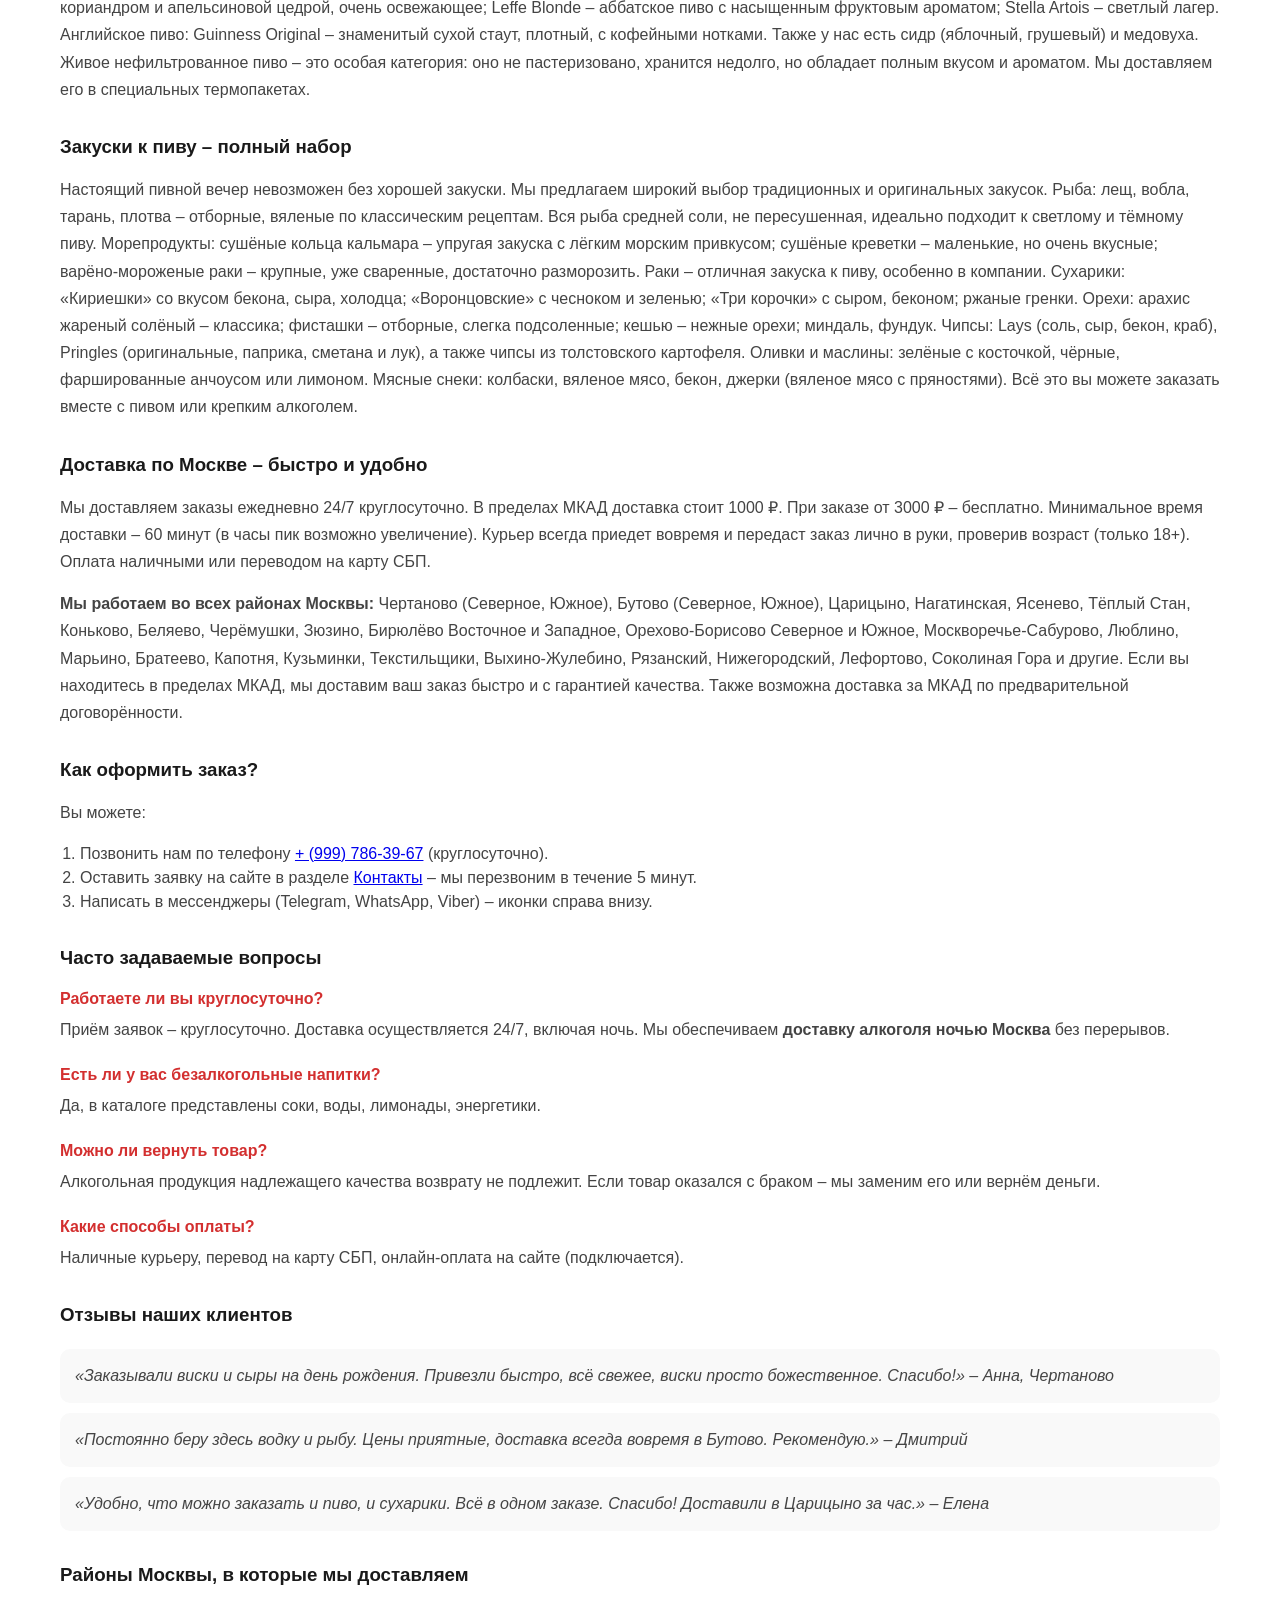
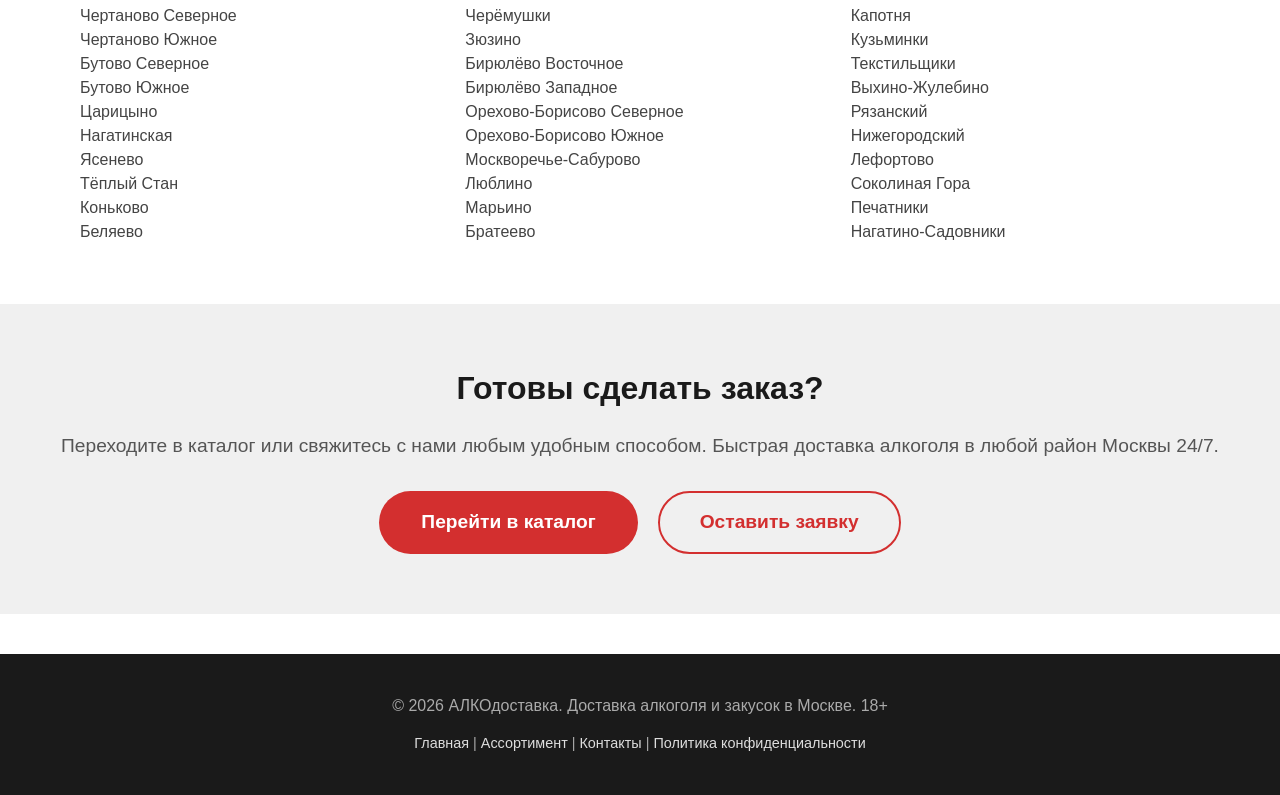
==== commit 93c11afe: "index.html" ====
--- a/index.html
+++ b/index.html
@@ -9,6 +9,19 @@
     <meta name="author" content="АЛКОдоставка">
     <link rel="canonical" href="https://dostavka-alkogolya24.vercel.app/">
     <link rel="stylesheet" href="style.css">
+    <!-- Yandex.Metrika counter -->
+<script type="text/javascript">
+    (function(m,e,t,r,i,k,a){
+        m[i]=m[i]||function(){(m[i].a=m[i].a||[]).push(arguments)};
+        m[i].l=1*new Date();
+        for (var j = 0; j < document.scripts.length; j++) {if (document.scripts[j].src === r) { return; }}
+        k=e.createElement(t),a=e.getElementsByTagName(t)[0],k.async=1,k.src=r,a.parentNode.insertBefore(k,a)
+    })(window, document,'script','https://mc.yandex.ru/metrika/tag.js?id=107214496', 'ym');
+
+    ym(107214496, 'init', {ssr:true, webvisor:true, clickmap:true, ecommerce:"dataLayer", referrer: document.referrer, url: location.href, accurateTrackBounce:true, trackLinks:true});
+</script>
+<noscript><div><img src="https://mc.yandex.ru/watch/107214496" style="position:absolute; left:-9999px;" alt="" /></div></noscript>
+<!-- /Yandex.Metrika counter -->
     <!-- Микроразметка LocalBusiness -->
     <script type="application/ld+json">
     {
@@ -17,7 +30,7 @@
         "name": "АЛКОдоставка",
         "image": "https://dostavka-alkogolya24.vercel.app/logo.png",
         "url": "https://dostavka-alkogolya24.vercel.app",
-        "telephone": "+7-977-316-57-50",
+        "telephone": "+7 (999) 786-39-67",
         "openingHoursSpecification": [
             {
                 "@type": "OpeningHoursSpecification",
@@ -33,8 +46,8 @@
 <body>
     <!-- Плавающие кнопки мессенджеров -->
     <div class="floating-messengers">
-        <a href="https://t.me/" target="_blank" class="messenger-btn telegram" title="Telegram" rel="noopener">📱</a>
-        <a href="https://wa.me/+7-977-316-57-50" target="_blank" class="messenger-btn whatsapp" title="WhatsApp" rel="noopener">💬</a>
+        <a href="https://t.me/alkotaxi_bot" target="_blank" class="messenger-btn telegram" title="Telegram" rel="noopener">📱</a>
+        <a href="https://wa.me/+7 (999) 786-39-67" target="_blank" class="messenger-btn whatsapp" title="WhatsApp" rel="noopener">💬</a>
     </div>
 
     <!-- Шапка -->
@@ -50,7 +63,7 @@
             </nav>
             <div class="header-actions">
                 <div class="header-phone">
-                    <a href="tel:+7-977-316-57-50">+7 (977) 316-57-50</a>
+                    <a href="tel:+7 (999) 786-39-67">+ (999) 786-39-67</a>
                     <span>Круглосуточно</span>
                 </div>
                 <a href="contacts.html" class="btn btn-small">Оставить заявку</a>
@@ -80,12 +93,12 @@
                     <div class="step">
                         <span class="step-icon">📞</span>
                         <h3>Позвоните</h3>
-                        <p><a href="tel:+7-977-316-57-50">+7 (977) 316-57-50</a><br>Круглосуточно, без выходных</p>
+                        <p><a href="tel:+7 (999) 786-39-67">+ (999) 786-39-67</a><br>Круглосуточно, без выходных</p>
                     </div>
                     <div class="step">
                         <span class="step-icon">💬</span>
                         <h3>Напишите в мессенджер</h3>
-                        <p><a href="https://wa.me/+7-977-316-57-50" target="_blank">WhatsApp</a> или <a href="https://t.me/alkotaxi_bot" target="_blank">Telegram</a></p>
+                        <p><a href="https://wa.me/+7 (999) 786-39-67" target="_blank">WhatsApp</a> или <a href="https://t.me/alkotaxi_bot" target="_blank">Telegram</a></p>
                     </div>
                     <div class="step">
                         <span class="step-icon">📝</span>
@@ -172,7 +185,7 @@
                 <h3>Как оформить заказ?</h3>
                 <p>Вы можете:</p>
                 <ol>
-                    <li>Позвонить нам по телефону <a href="tel:+7-977-316-57-50">+7 (977) 316-57-50</a> (круглосуточно).</li>
+                    <li>Позвонить нам по телефону <a href="tel:+7 (999) 786-39-67">+ (999) 786-39-67</a> (круглосуточно).</li>
                     <li>Оставить заявку на сайте в разделе <a href="contacts.html">Контакты</a> – мы перезвоним в течение 5 минут.</li>
                     <li>Написать в мессенджеры (Telegram, WhatsApp, Viber) – иконки справа внизу.</li>
                 </ol>
@@ -270,3 +283,6 @@
 </html>
 
 
+
+
+
--- a/style.css
+++ b/style.css
@@ -387,15 +387,17 @@
 
 .product-image {
     height: 150px;
-    background-size: cover;
-    background-position: center;
     border-radius: 10px;
     margin-bottom: 15px;
-    display: flex;
-    align-items: center;
-    justify-content: center;
-    font-size: 3rem;
-    color: rgba(0,0,0,0.3);
+    overflow: hidden;
+    background-color: #f0f0f0;
+}
+
+.product-image img {
+    width: 100%;
+    height: 100%;
+    object-fit: cover;
+    display: block;
 }
 
 .product-card h3 {
@@ -566,6 +568,25 @@
     .catalog-grid {
         grid-template-columns: 1fr 1fr;
     }
+    .header .container {
+        padding-left: 10px;
+        padding-right: 10px;
+    }
+    .logo {
+        font-size: 1.5rem;
+    }
+    .header-phone a {
+        font-size: 0.9rem;
+    }
+    .header-phone span {
+        font-size: 0.7rem;
+    }
+    .main-nav.active ul {
+        padding-left: 10px;
+    }
+    .main-nav.active ul li a {
+        text-align: left;
+    }
 }
 
 @media (max-width: 480px) {
@@ -573,25 +594,3 @@
         grid-template-columns: 1fr;
     }
 }
-@media (max-width: 768px) {
-    .header .container {
-        padding-left: 10px;
-        padding-right: 10px;
-    }
-    .logo {
-        font-size: 1.5rem;
-    }
-    .header-phone a {
-        font-size: 0.9rem;
-    }
-    .header-phone span {
-        font-size: 0.7rem;
-    }
-    .main-nav.active ul {
-        padding-left: 10px;
-    }
-    .main-nav.active ul li a {
-        text-align: left;
-    }
-}
-
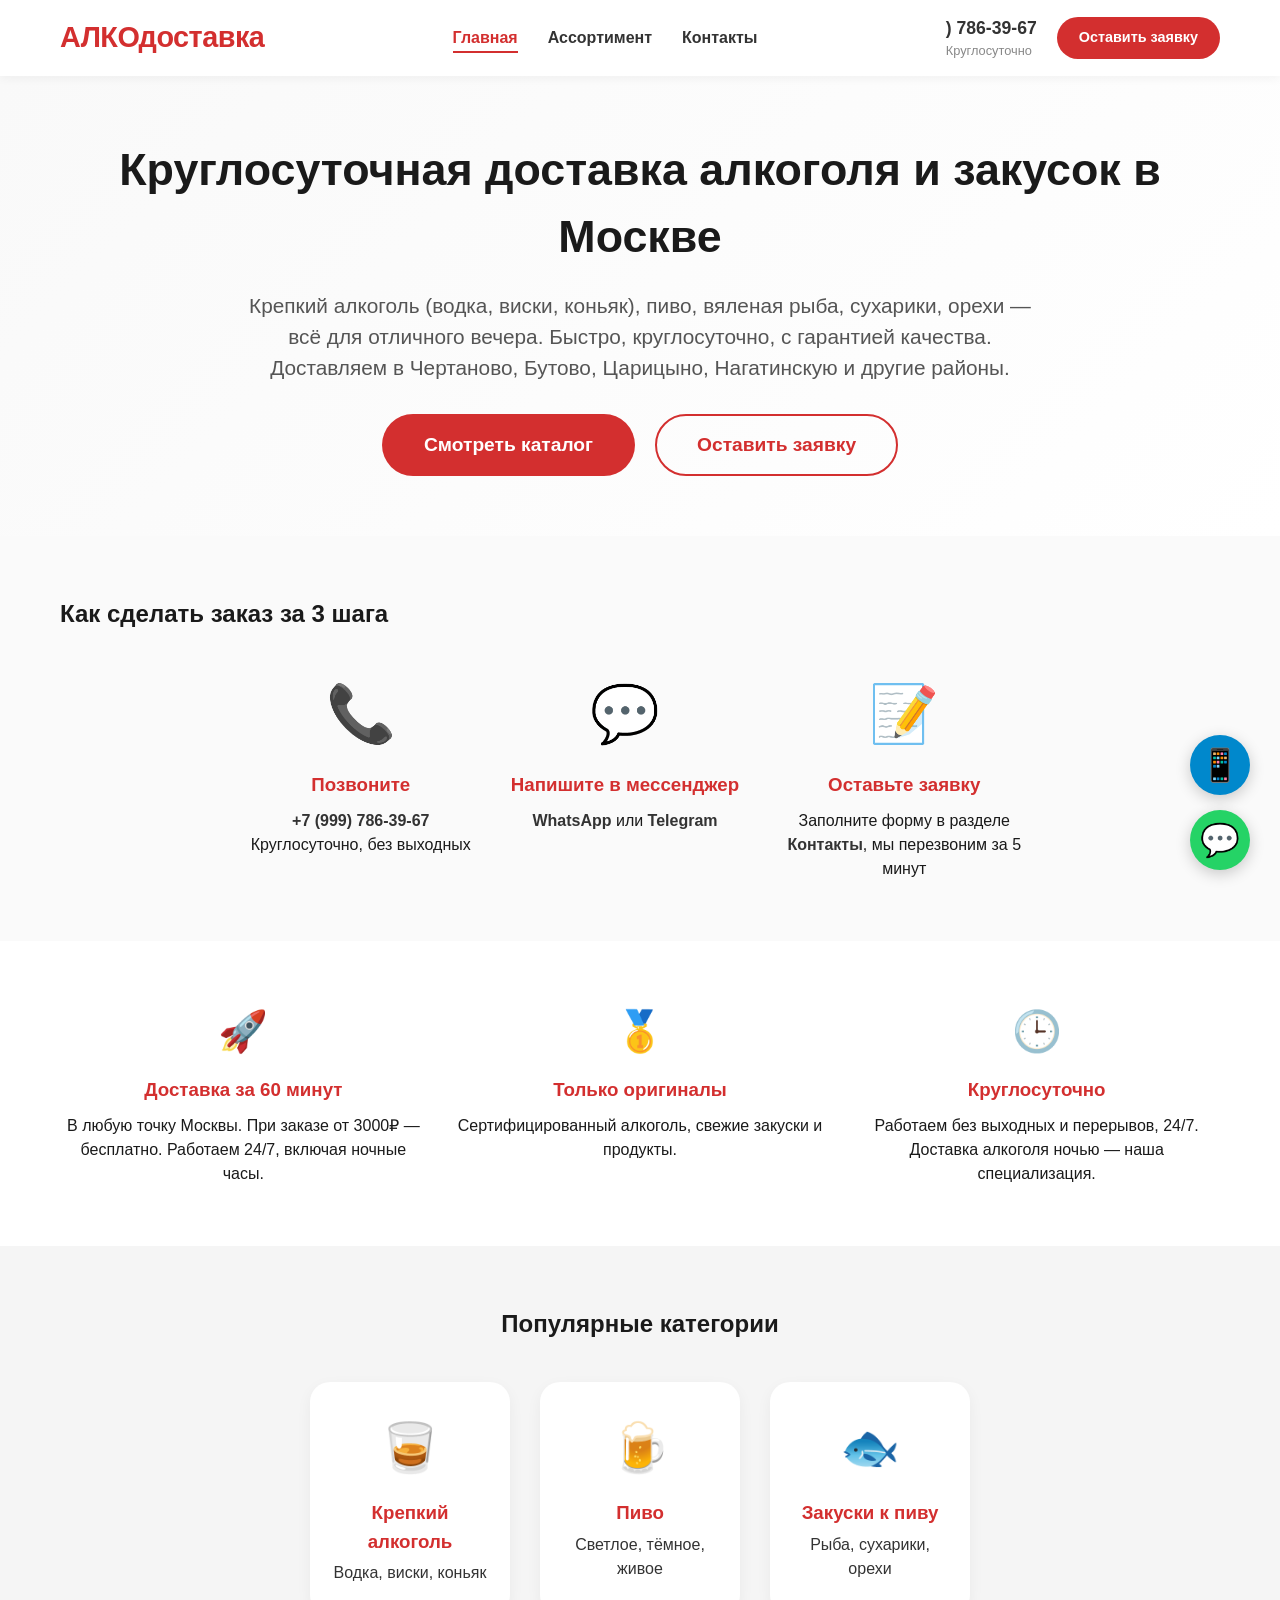
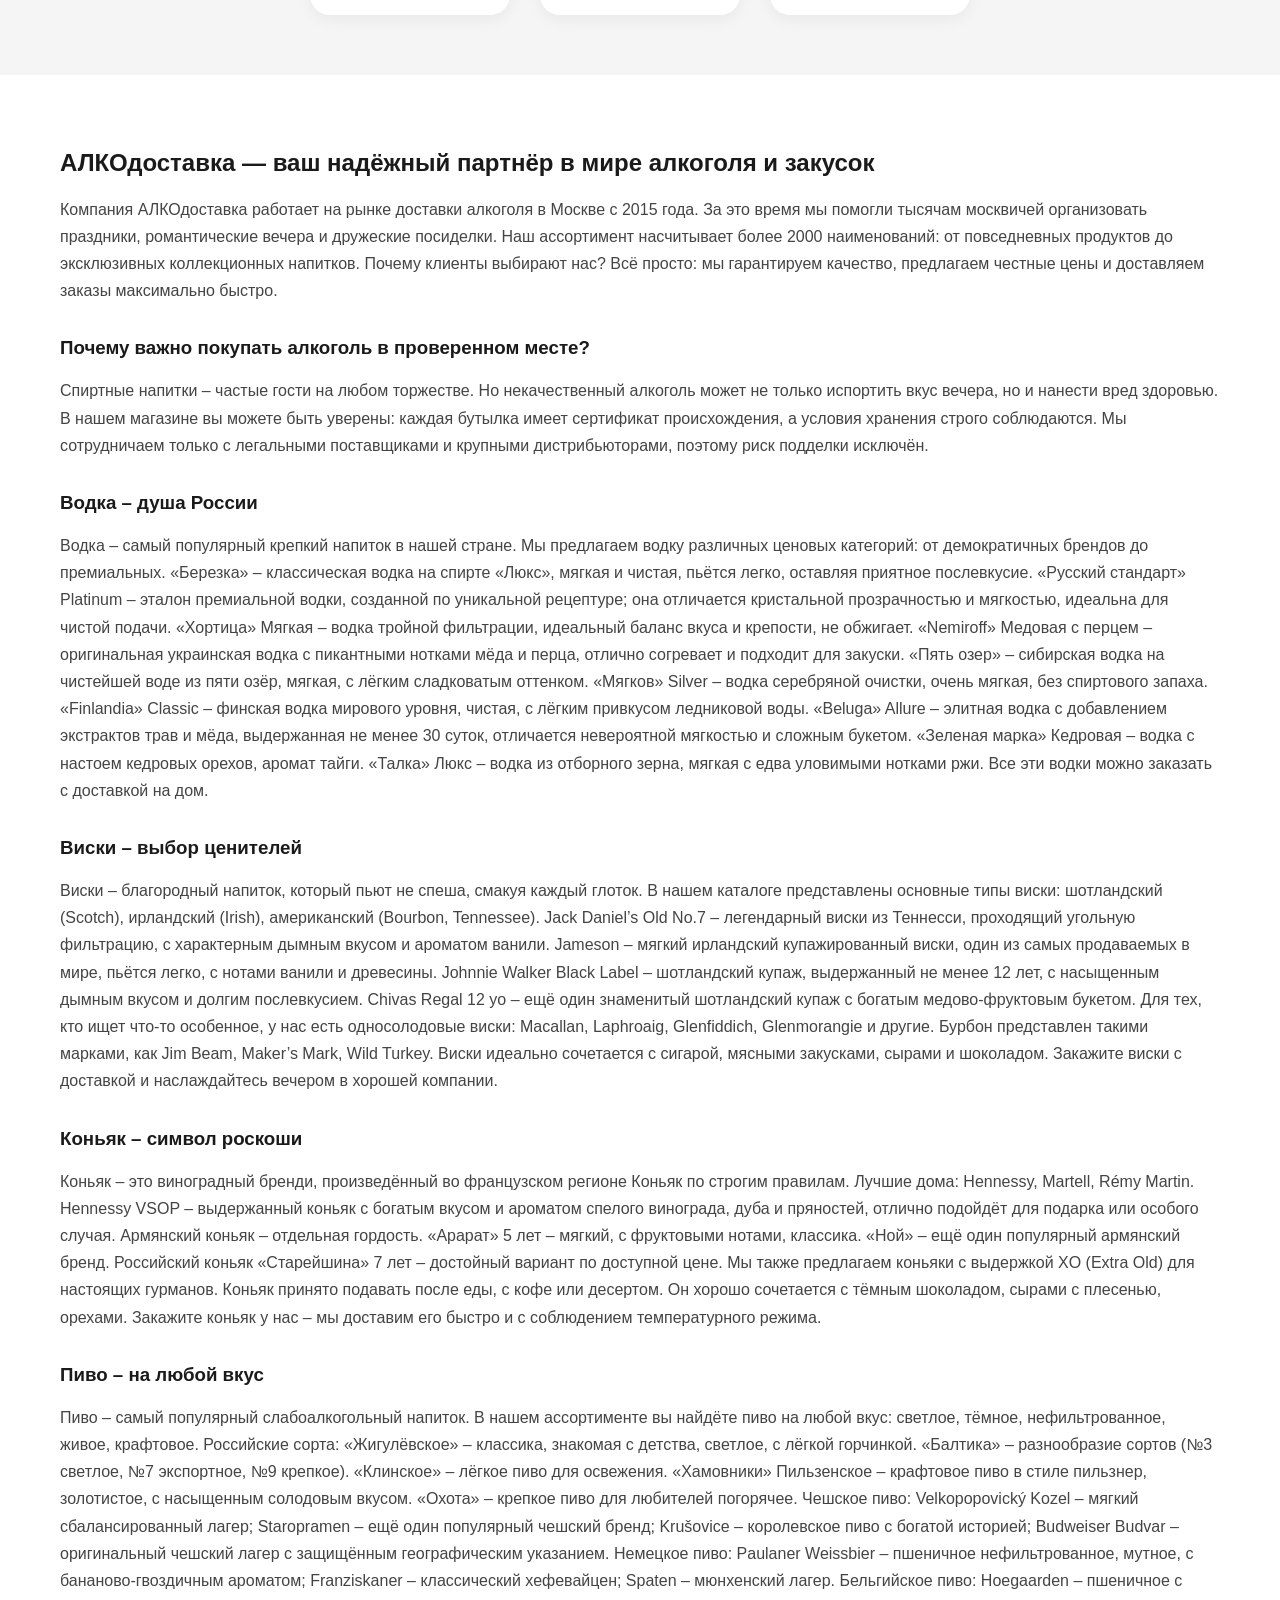
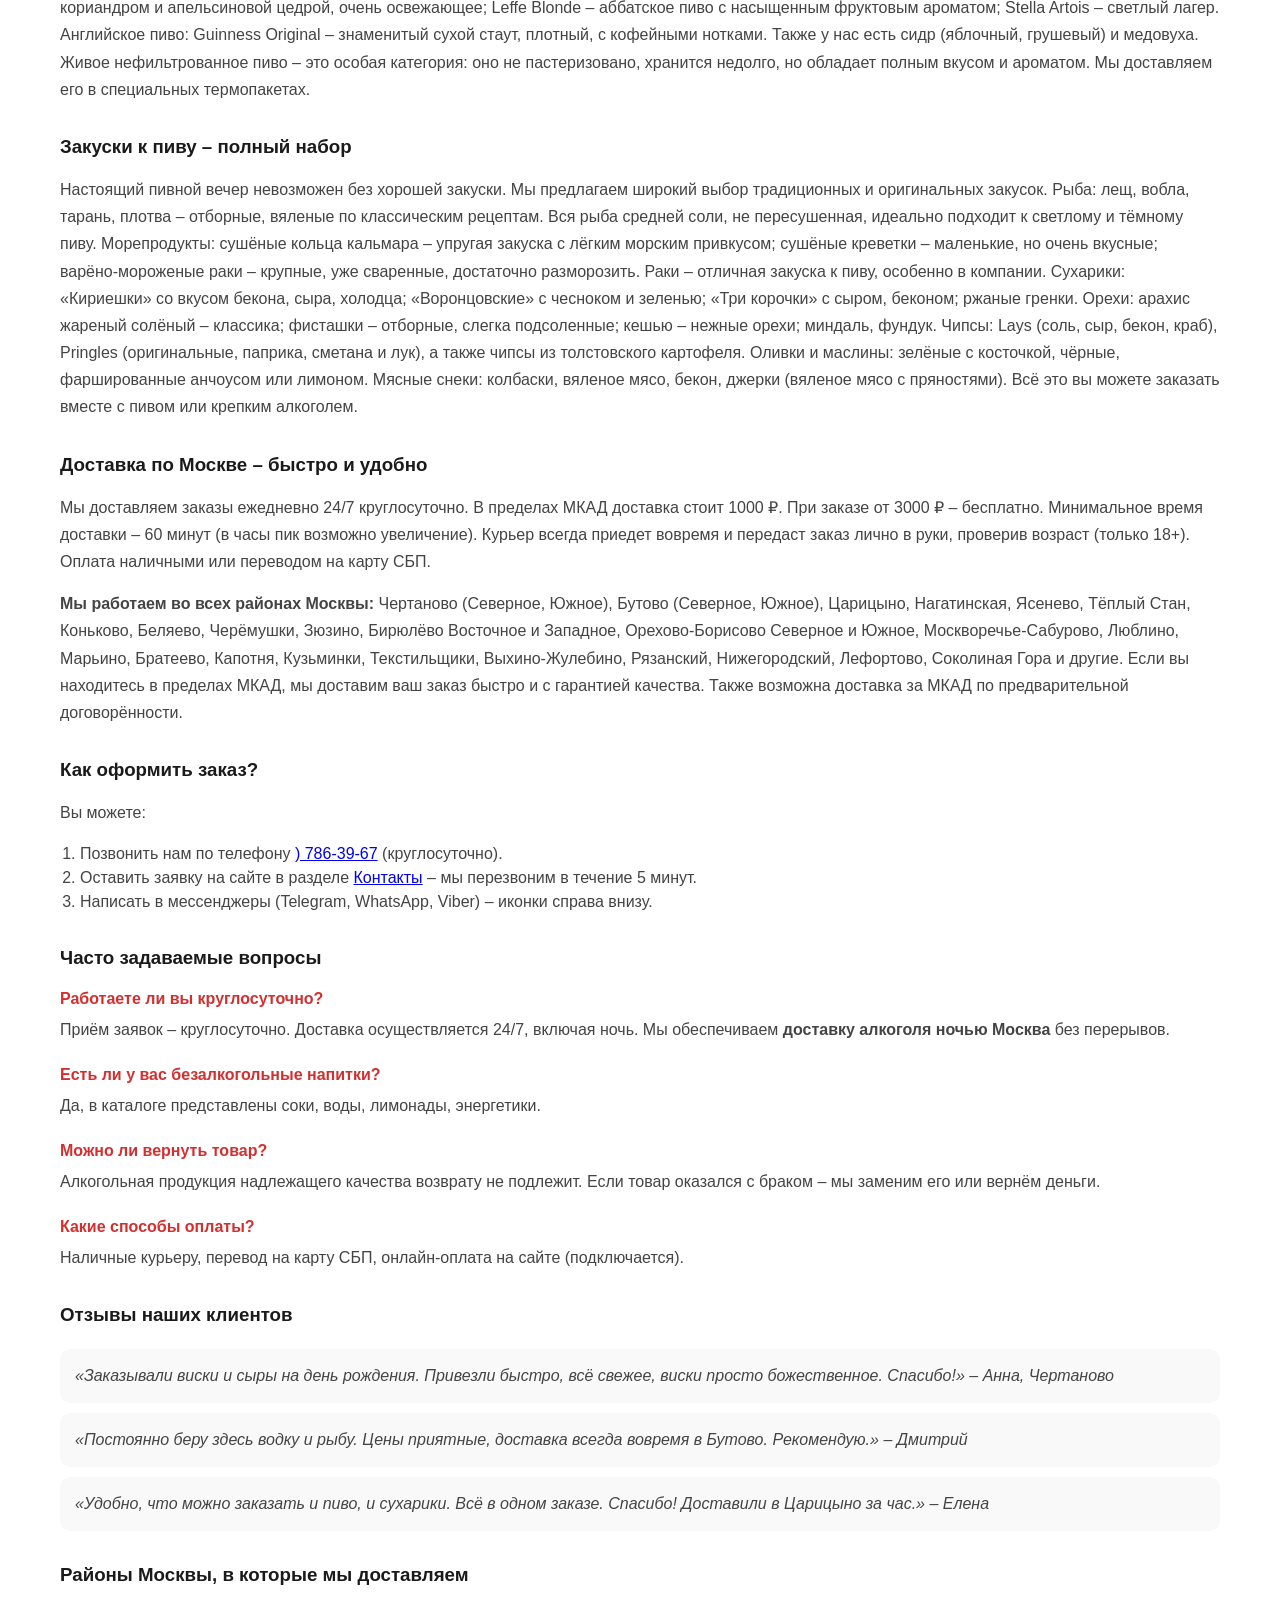
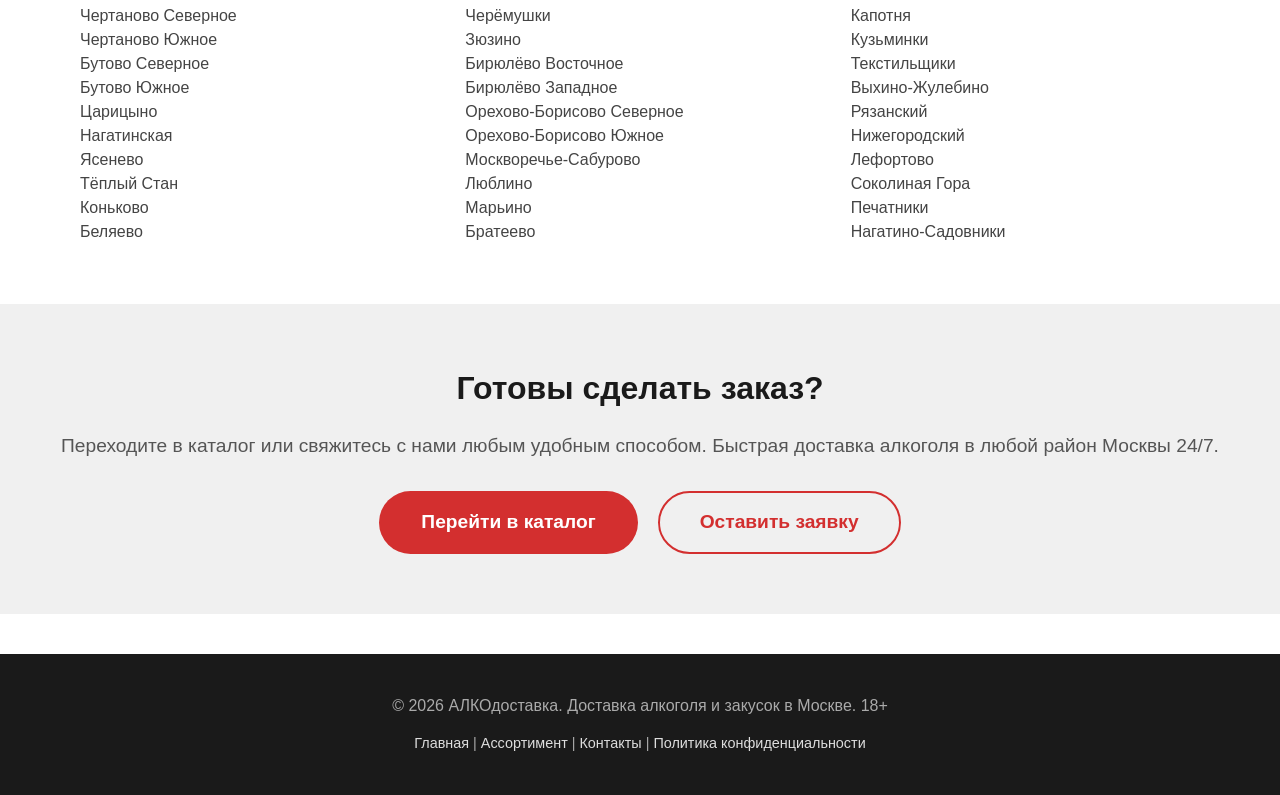
==== commit 3a82a9b1: "index.html" ====
--- a/index.html
+++ b/index.html
@@ -30,7 +30,7 @@
         "name": "АЛКОдоставка",
         "image": "https://dostavka-alkogolya24.vercel.app/logo.png",
         "url": "https://dostavka-alkogolya24.vercel.app",
-        "telephone": "+7 (999) 786-39-67",
+        "telephone": "",
         "openingHoursSpecification": [
             {
                 "@type": "OpeningHoursSpecification",
@@ -47,7 +47,7 @@
     <!-- Плавающие кнопки мессенджеров -->
     <div class="floating-messengers">
         <a href="https://t.me/alkotaxi_bot" target="_blank" class="messenger-btn telegram" title="Telegram" rel="noopener">📱</a>
-        <a href="https://wa.me/+7 (999) 786-39-67" target="_blank" class="messenger-btn whatsapp" title="WhatsApp" rel="noopener">💬</a>
+        <a href="https://wa.me/" target="_blank" class="messenger-btn whatsapp" title="WhatsApp" rel="noopener">💬</a>
     </div>
 
     <!-- Шапка -->
@@ -63,7 +63,7 @@
             </nav>
             <div class="header-actions">
                 <div class="header-phone">
-                    <a href="tel:+7 (999) 786-39-67">+ (999) 786-39-67</a>
+                    <a href="tel:">) 786-39-67</a>
                     <span>Круглосуточно</span>
                 </div>
                 <a href="contacts.html" class="btn btn-small">Оставить заявку</a>
@@ -93,12 +93,12 @@
                     <div class="step">
                         <span class="step-icon">📞</span>
                         <h3>Позвоните</h3>
-                        <p><a href="tel:+7 (999) 786-39-67">+ (999) 786-39-67</a><br>Круглосуточно, без выходных</p>
+                        <p><a href="tel:">+7 (999) 786-39-67</a><br>Круглосуточно, без выходных</p>
                     </div>
                     <div class="step">
                         <span class="step-icon">💬</span>
                         <h3>Напишите в мессенджер</h3>
-                        <p><a href="https://wa.me/+7 (999) 786-39-67" target="_blank">WhatsApp</a> или <a href="https://t.me/alkotaxi_bot" target="_blank">Telegram</a></p>
+                        <p><a href="https://wa.me/" target="_blank">WhatsApp</a> или <a href="https://t.me/alkotaxi_bot" target="_blank">Telegram</a></p>
                     </div>
                     <div class="step">
                         <span class="step-icon">📝</span>
@@ -185,7 +185,7 @@
                 <h3>Как оформить заказ?</h3>
                 <p>Вы можете:</p>
                 <ol>
-                    <li>Позвонить нам по телефону <a href="tel:+7 (999) 786-39-67">+ (999) 786-39-67</a> (круглосуточно).</li>
+                    <li>Позвонить нам по телефону <a href="tel:">) 786-39-67</a> (круглосуточно).</li>
                     <li>Оставить заявку на сайте в разделе <a href="contacts.html">Контакты</a> – мы перезвоним в течение 5 минут.</li>
                     <li>Написать в мессенджеры (Telegram, WhatsApp, Viber) – иконки справа внизу.</li>
                 </ol>
@@ -286,3 +286,4 @@
 
 
 
+
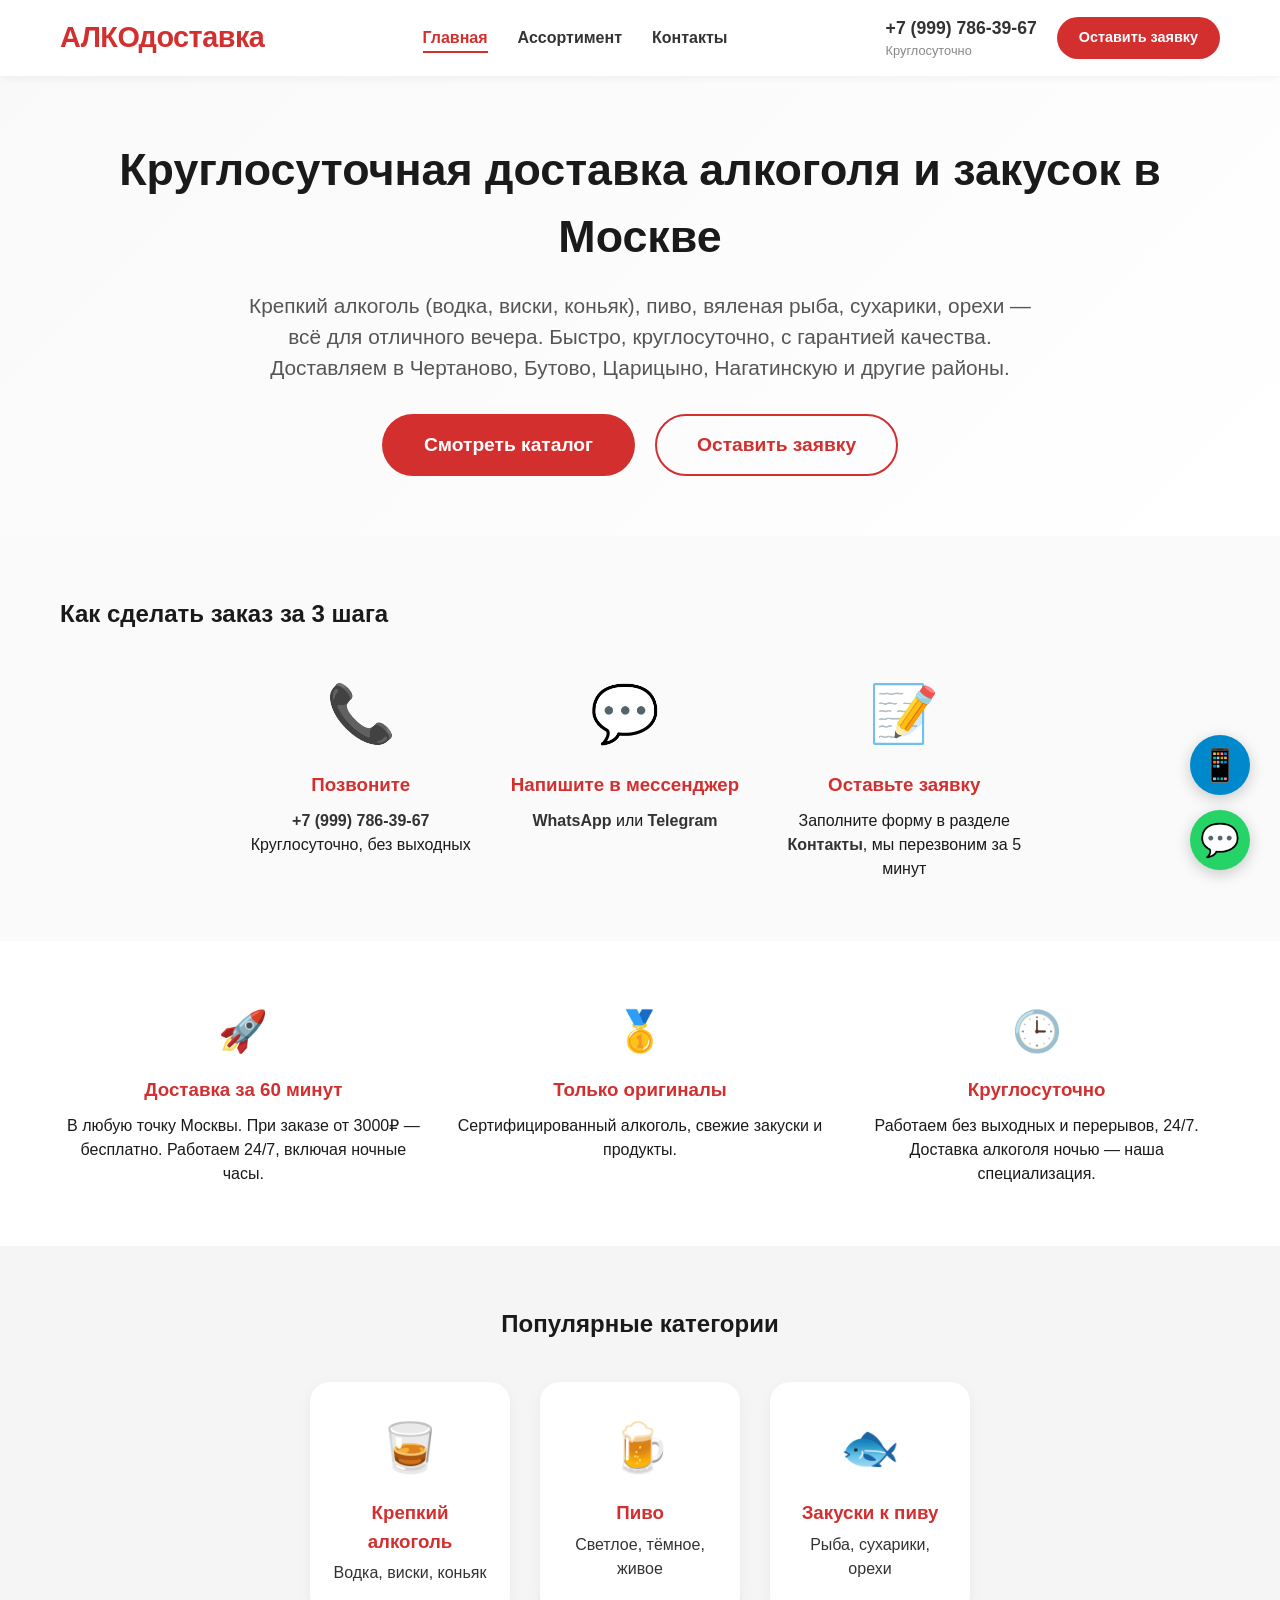
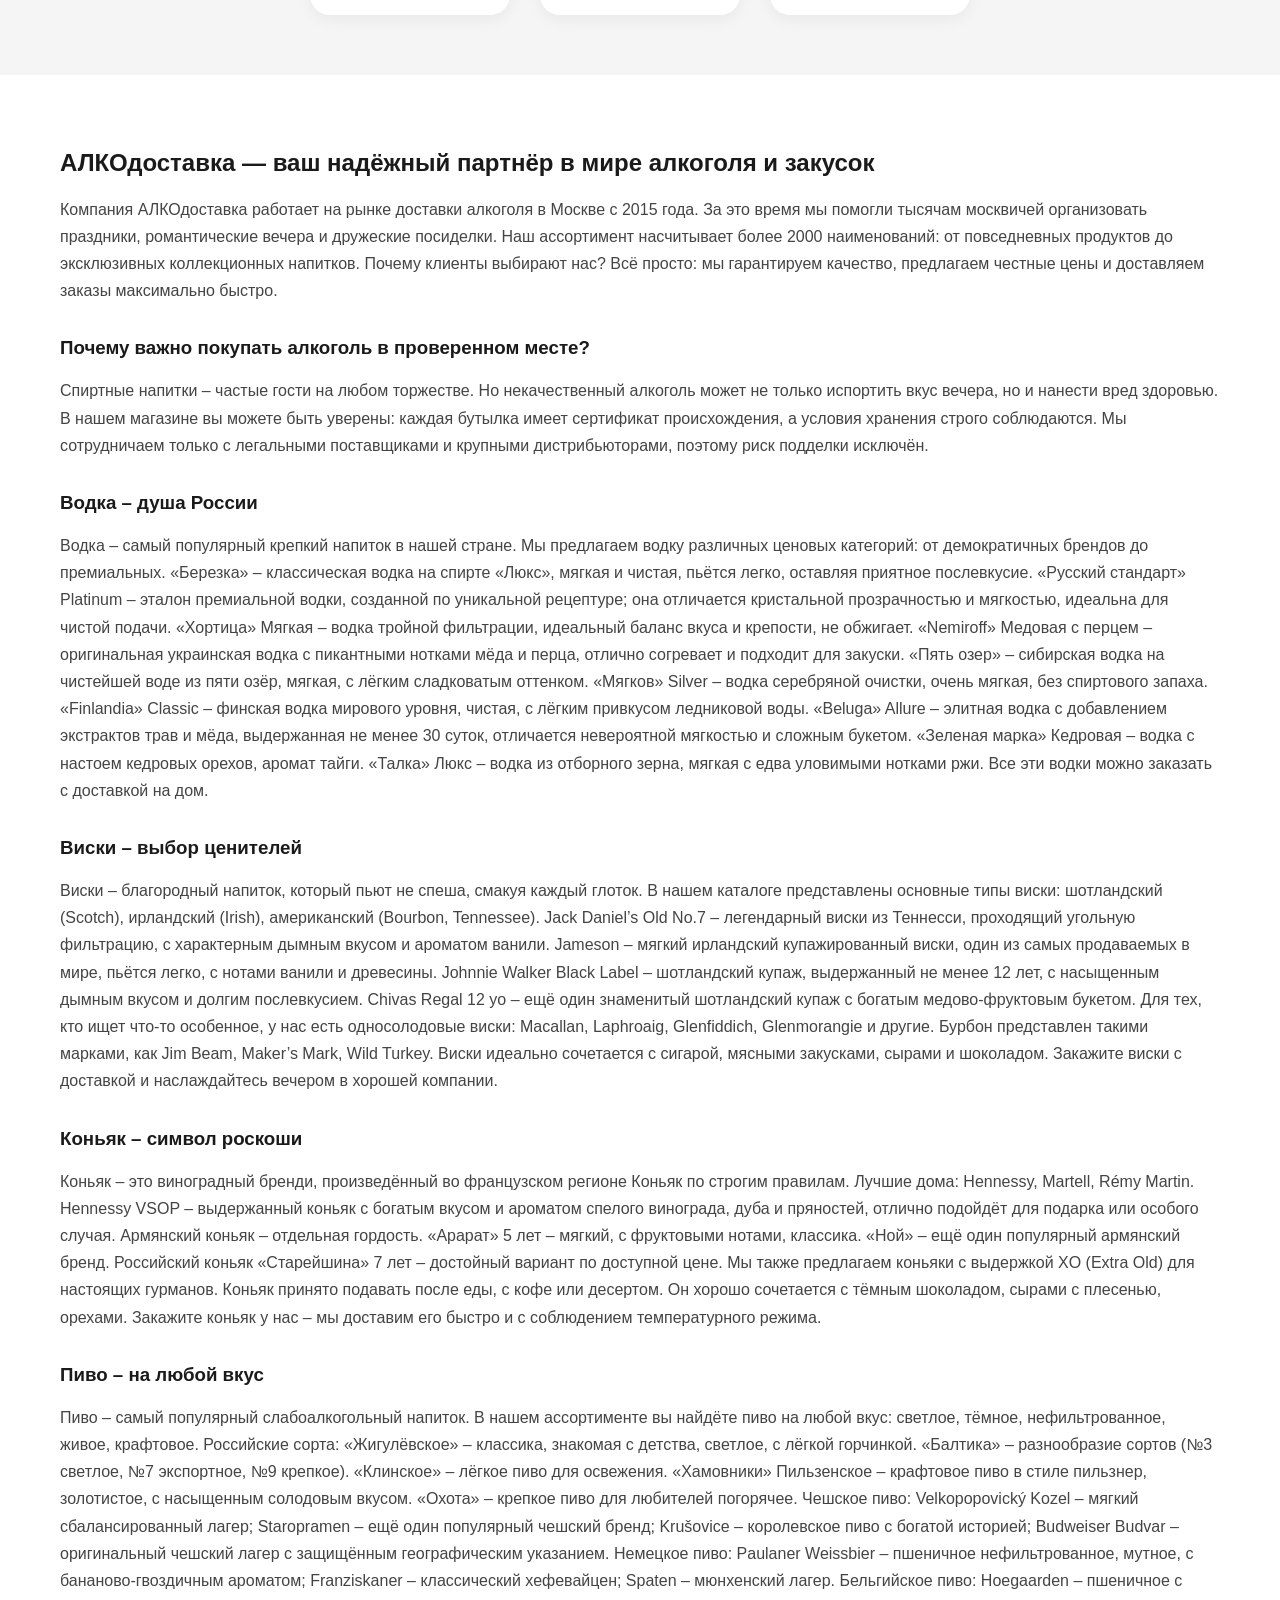
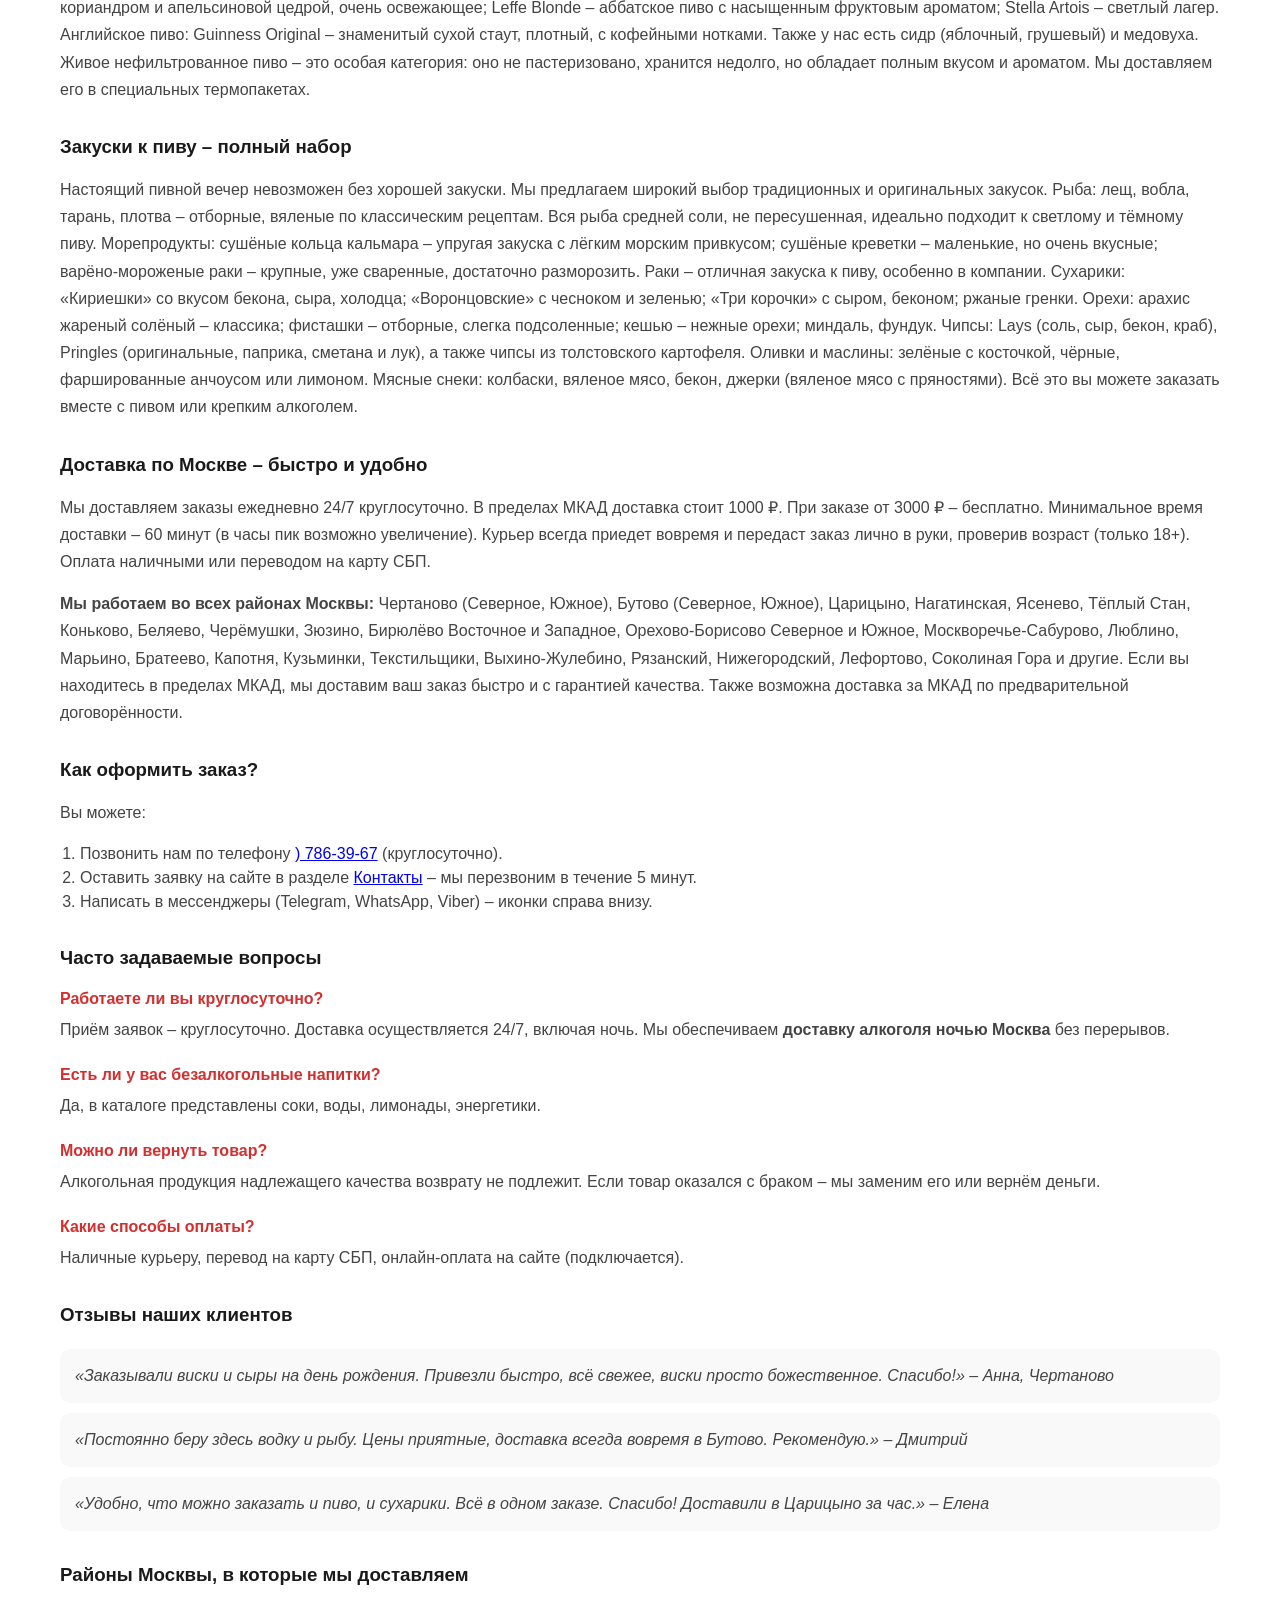
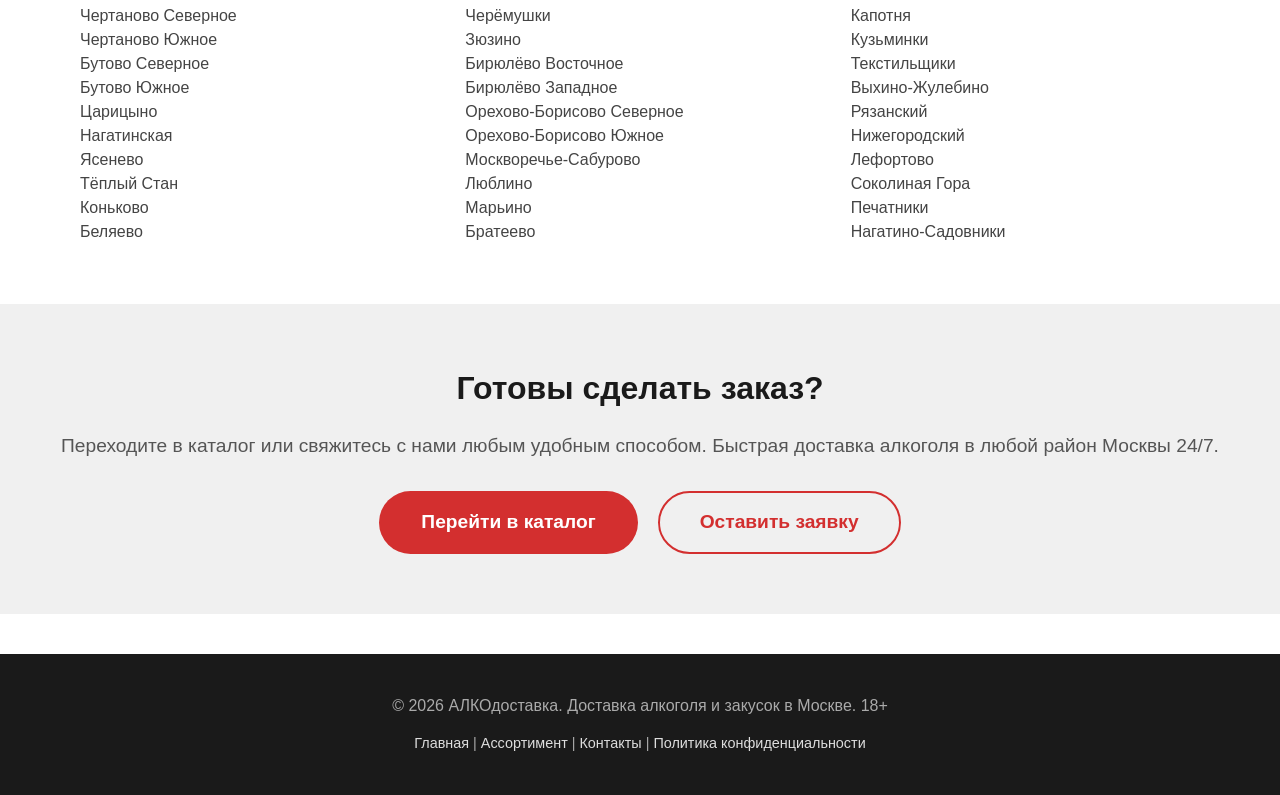
==== commit 2df3ffae: "index.html" ====
--- a/index.html
+++ b/index.html
@@ -63,7 +63,7 @@
             </nav>
             <div class="header-actions">
                 <div class="header-phone">
-                    <a href="tel:">) 786-39-67</a>
+                    <a href="tel:">+7 (999) 786-39-67</a>
                     <span>Круглосуточно</span>
                 </div>
                 <a href="contacts.html" class="btn btn-small">Оставить заявку</a>
@@ -287,3 +287,4 @@
 
 
 
+
